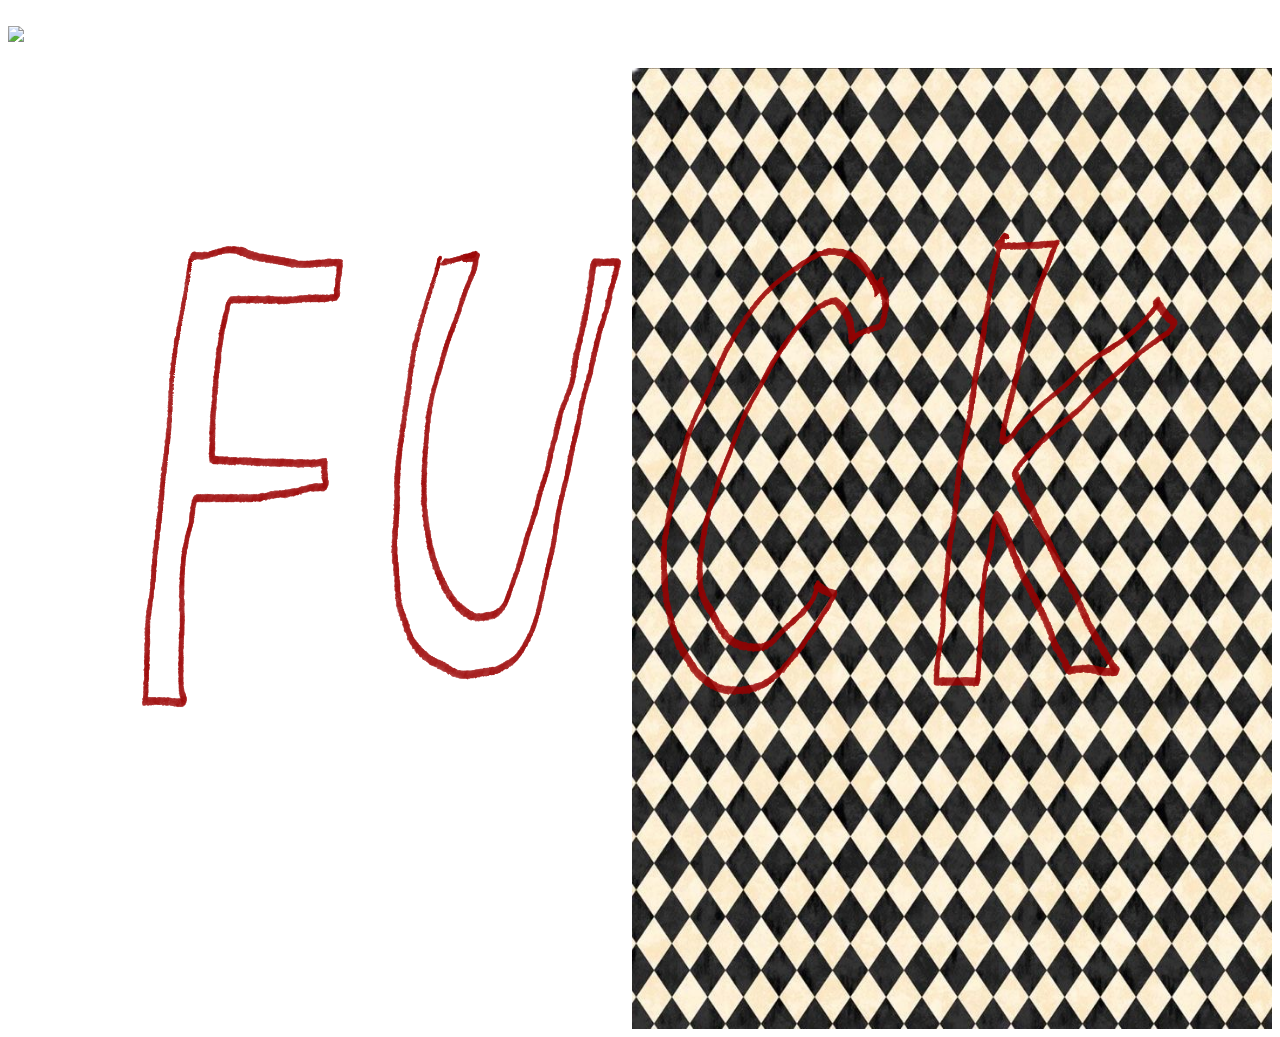
==== index.html @ f321504f "1" ====
<!DOCTYPE html>
<html lang="en">
<head>
    <meta charset="UTF-8">
    <meta name="viewport" content="width=device-width, initial-scale=1.0">
    <title>Document</title>
    <link rel="stylesheet" href="./style.css">
</head>
<body>
    <div class="image-container"></div>
        <img src="./images/title_img.heic" class="title">
        <img src="./schrift/fuck.png" class="fuck">
    </div>
    <img src="./images/karomuster.JPG" class="karomuster">
</body>
</html>
---- style.css ----
.image-container {
    position: relative;
    display: inline-block;
}

.title {
    display: block;
    width:100vw;
    margin:none;
}

.fuck {
    position: absolute;
    top: 50%;
    left: 50%;
    width: 100%;
    transform: translate(-48%, -50%);
}
#name {
    font-size: 3vw;
    text-align: center;
    margin-top: 1rem;
    font-family: 'Arial Black', sans-serif;
}
.karomuster{
    width: 50vw;
    display: block;
    margin-left: auto;
    margin-top: 2vw;
}
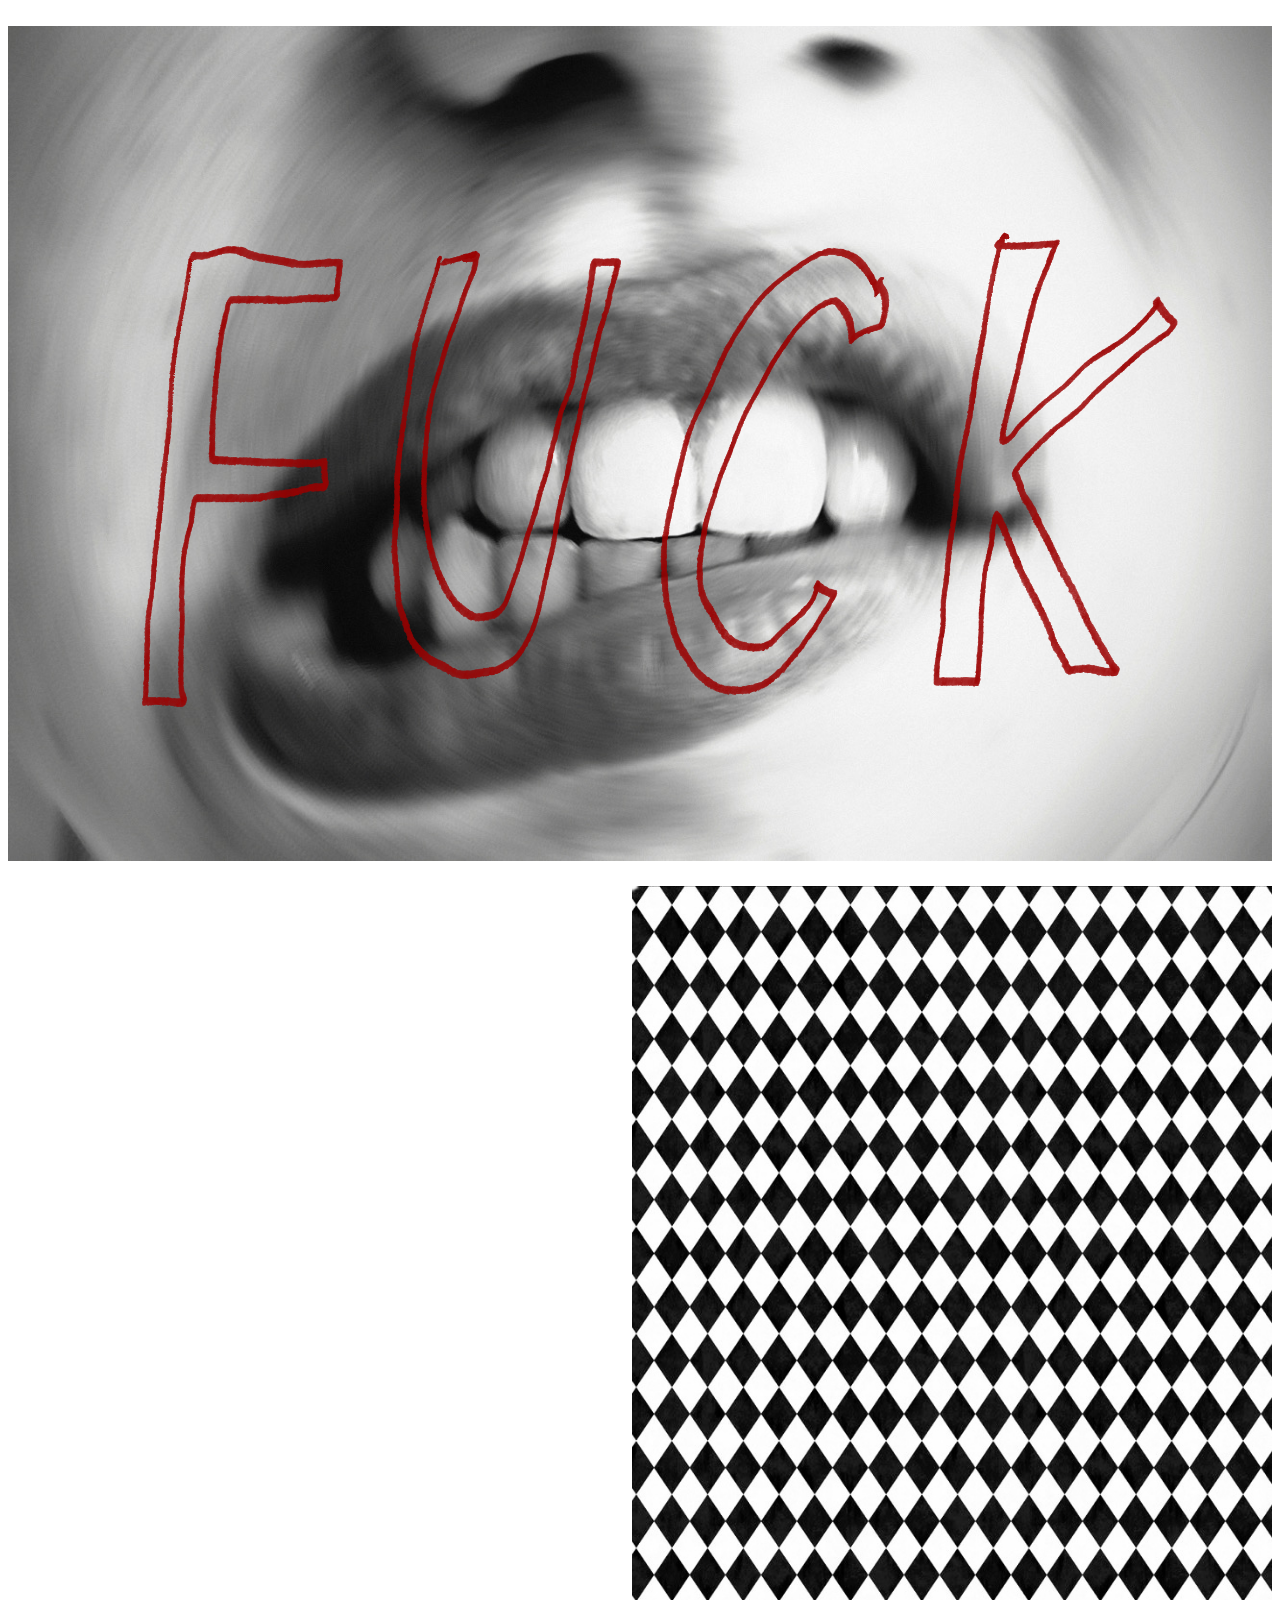
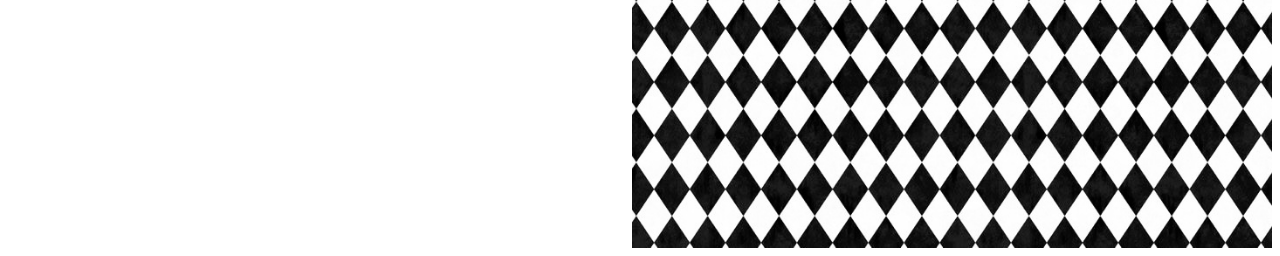
==== commit a00dd59c: "1" ====
--- a/index.html
+++ b/index.html
@@ -8,7 +8,7 @@
 </head>
 <body>
     <div class="image-container"></div>
-        <img src="./images/title_img.heic" class="title">
+        <img src="./images/title_img.JPEG" class="title">
         <img src="./schrift/fuck.png" class="fuck">
     </div>
     <img src="./images/karomuster.JPG" class="karomuster">
--- a/style.css
+++ b/style.css
@@ -5,7 +5,7 @@
 
 .title {
     display: block;
-    width:100vw;
+    width:100%;
     margin:none;
 }
 
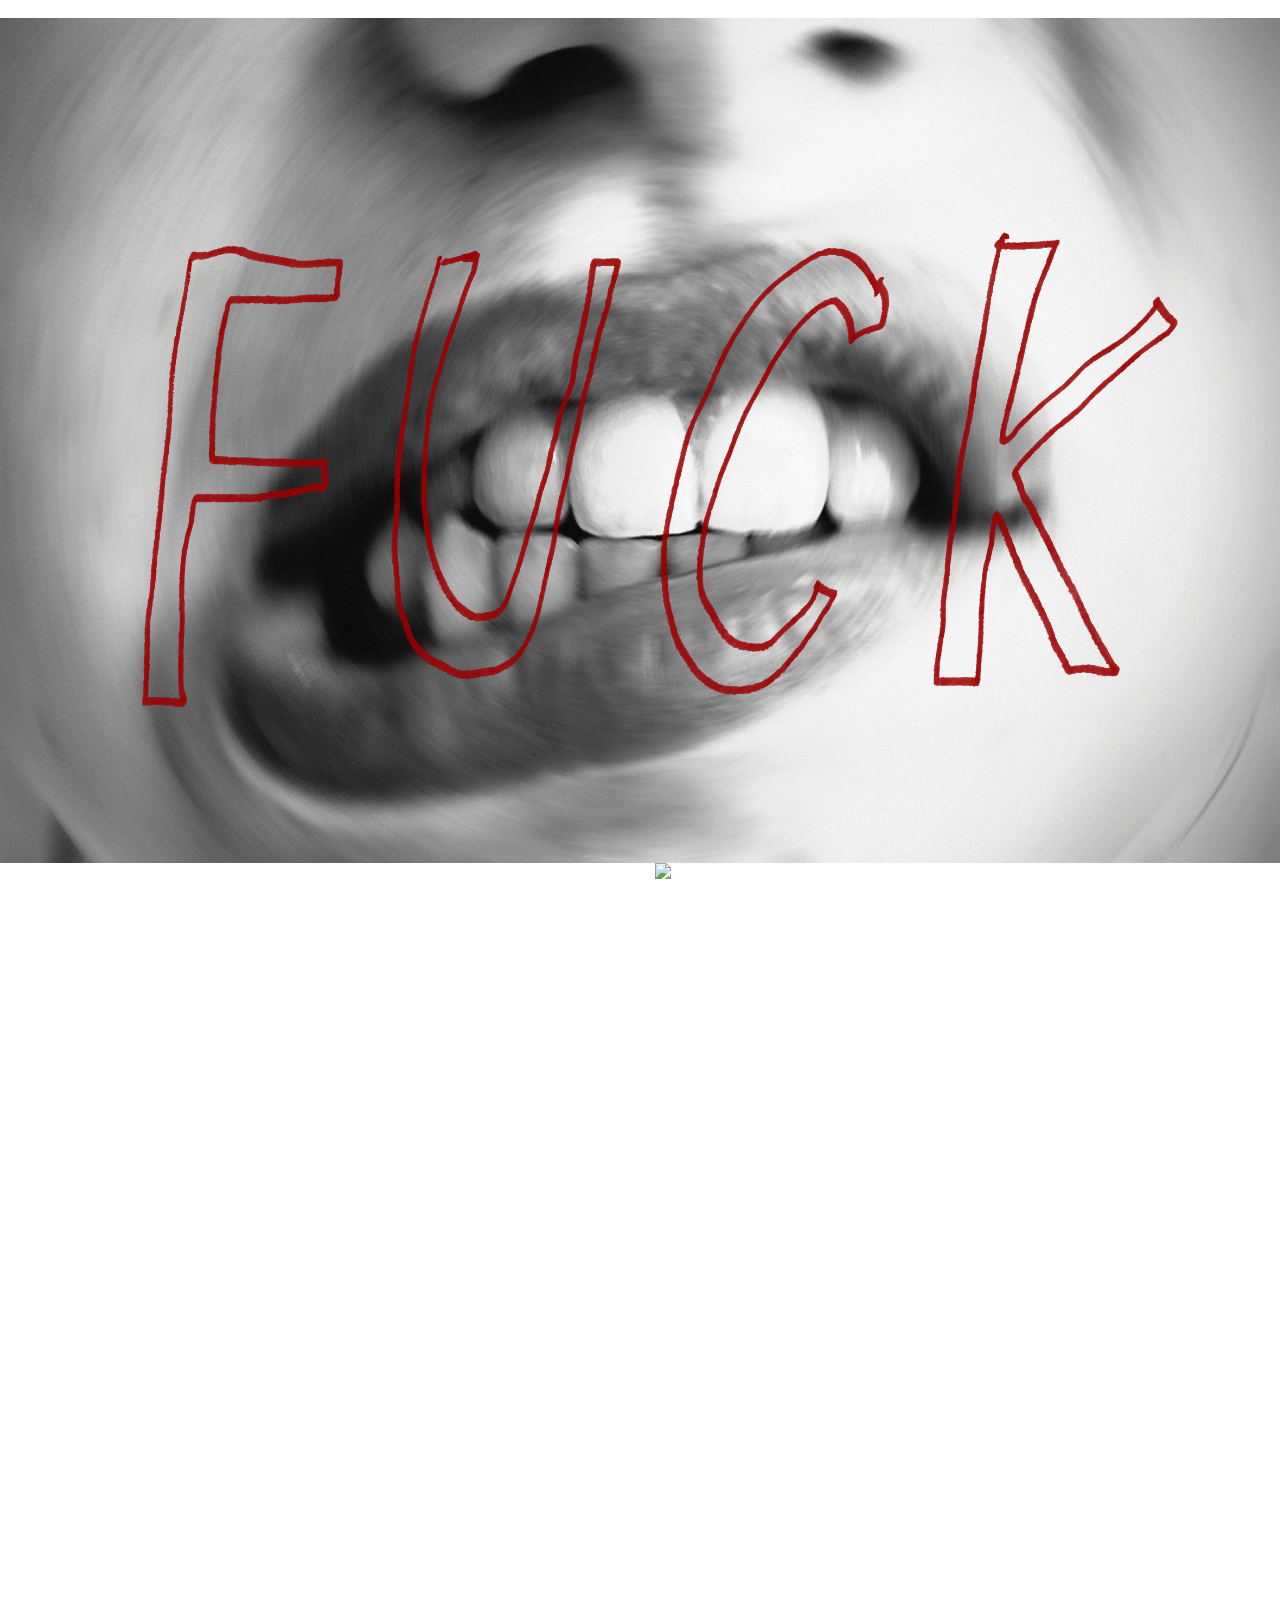
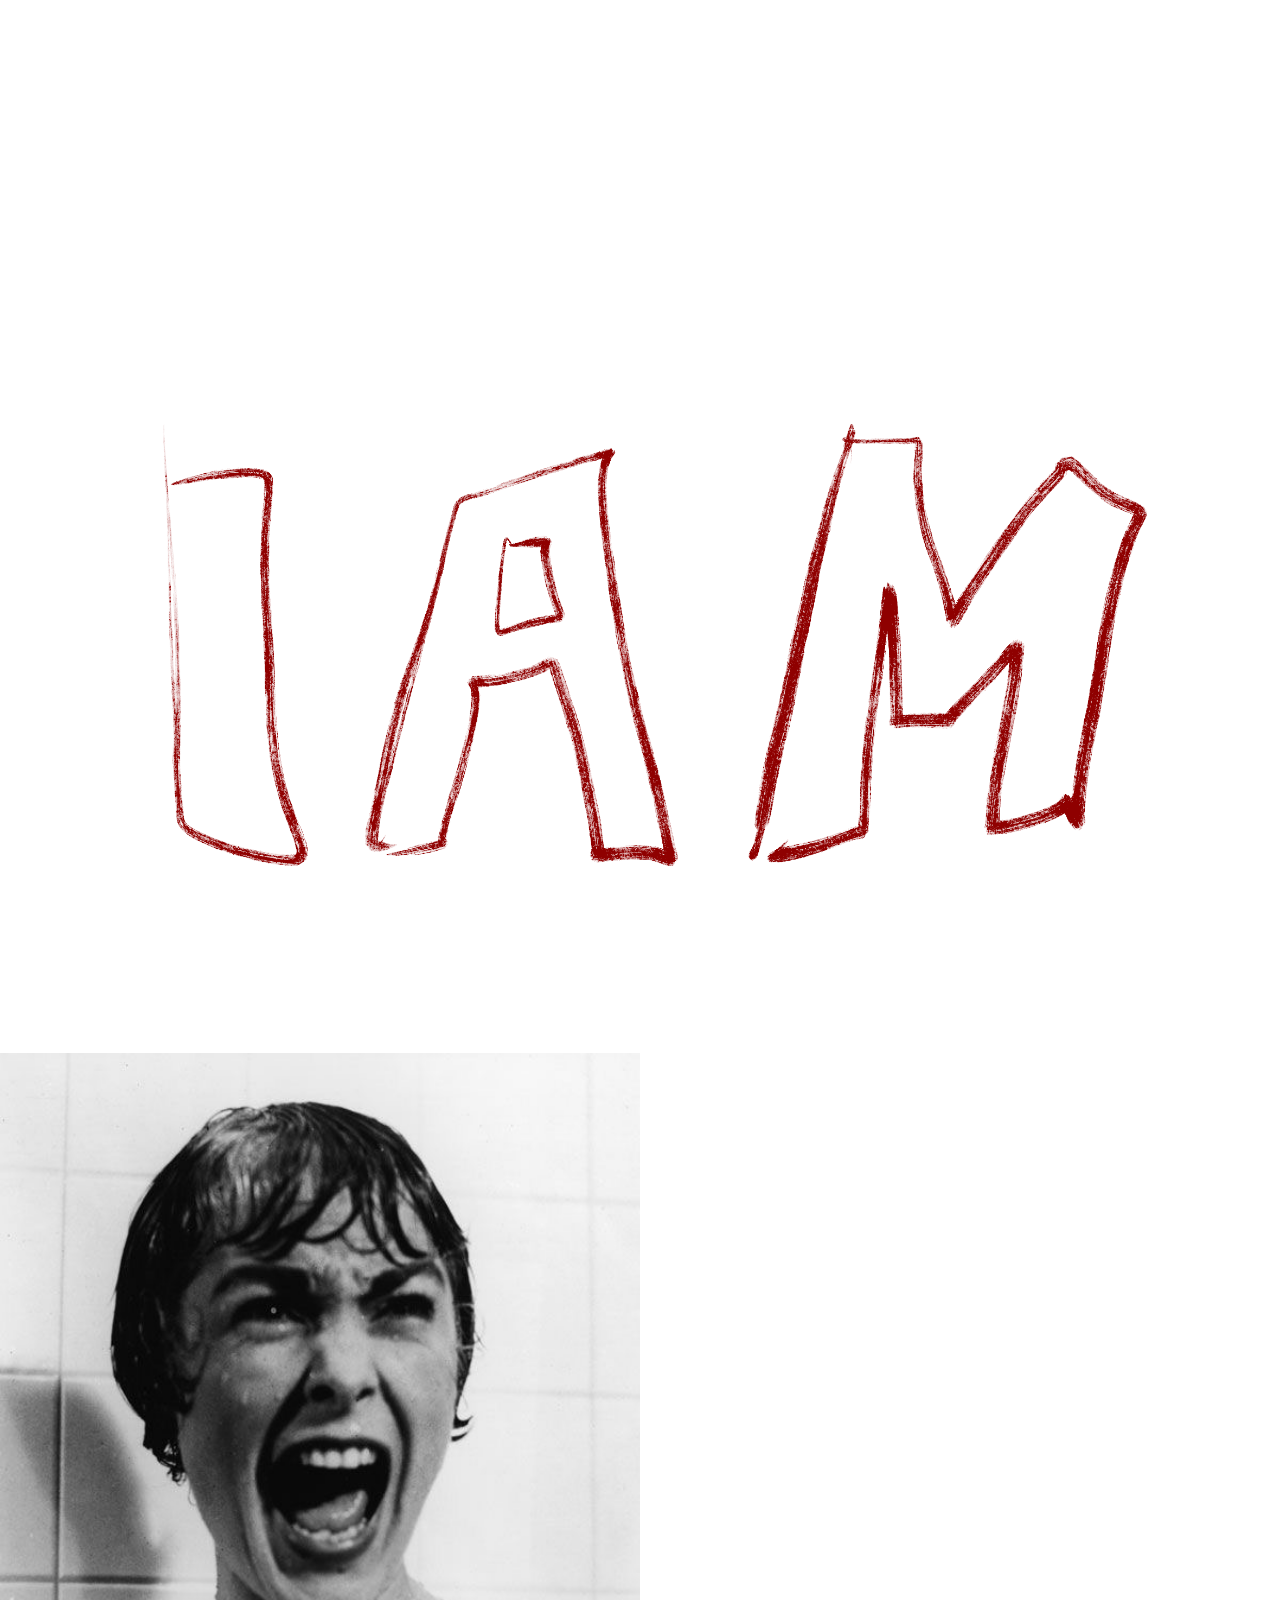
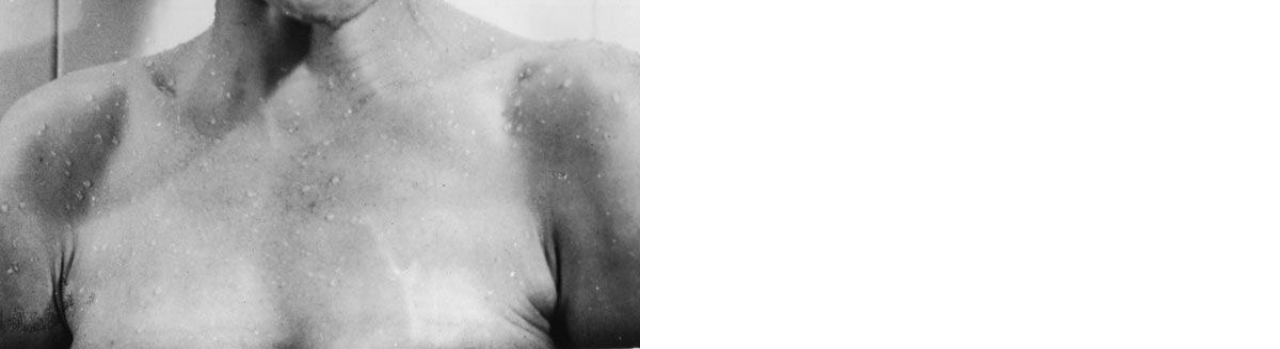
==== commit 7f789243: "1" ====
--- a/index.html
+++ b/index.html
@@ -11,6 +11,32 @@
         <img src="./images/title_img.JPEG" class="title">
         <img src="./schrift/fuck.png" class="fuck">
     </div>
-    <img src="./images/karomuster.JPG" class="karomuster">
+
+    <div class="content">
+        
+        <model-viewer class="heart"
+            src="./heart/heartanimation.glb"
+            camera-controls
+            autoplay
+            tone-mapping="neutral">
+        </model-viewer>
+
+        <img src="./images/karomuster.jpg" class="karomuster">
+
+    </div>
+    <img src="./schrift/iam.png" class="iam">
+
+    <div class="content2">
+        <img src="./images/psycho.JPG" class="psycho">
+
+        <model-viewer class="cube"
+            src="./heart/heartanimation.glb"
+            camera-controls
+            autoplay
+            tone-mapping="neutral">
+        </model-viewer>
+    </div>
+
+    <script type="module" src="https://ajax.googleapis.com/ajax/libs/model-viewer/4.3.1/model-viewer.min.js"></script>
 </body>
 </html>
--- a/style.css
+++ b/style.css
@@ -5,7 +5,7 @@
 
 .title {
     display: block;
-    width:100%;
+    width:100vw;
     margin:none;
 }
 
@@ -22,9 +22,31 @@
     margin-top: 1rem;
     font-family: 'Arial Black', sans-serif;
 }
-.karomuster{
-    width: 50vw;
-    display: block;
-    margin-left: auto;
-    margin-top: 2vw;
-}+ 
+
+body {
+    margin: 0;
+    overflow-x: hidden;
+}
+
+.content, .content2{
+    display: flex;
+    align-items: flex-start;
+    gap: 30px;
+    width: 100%;
+}
+
+.heart,.psycho {
+    width: 50%;
+    height: 70vw;
+}
+
+.karomuster, .cube {
+    width: 50%;
+    height: auto;
+}
+.iam{
+    width: 100%;
+    height: auto;
+}
+
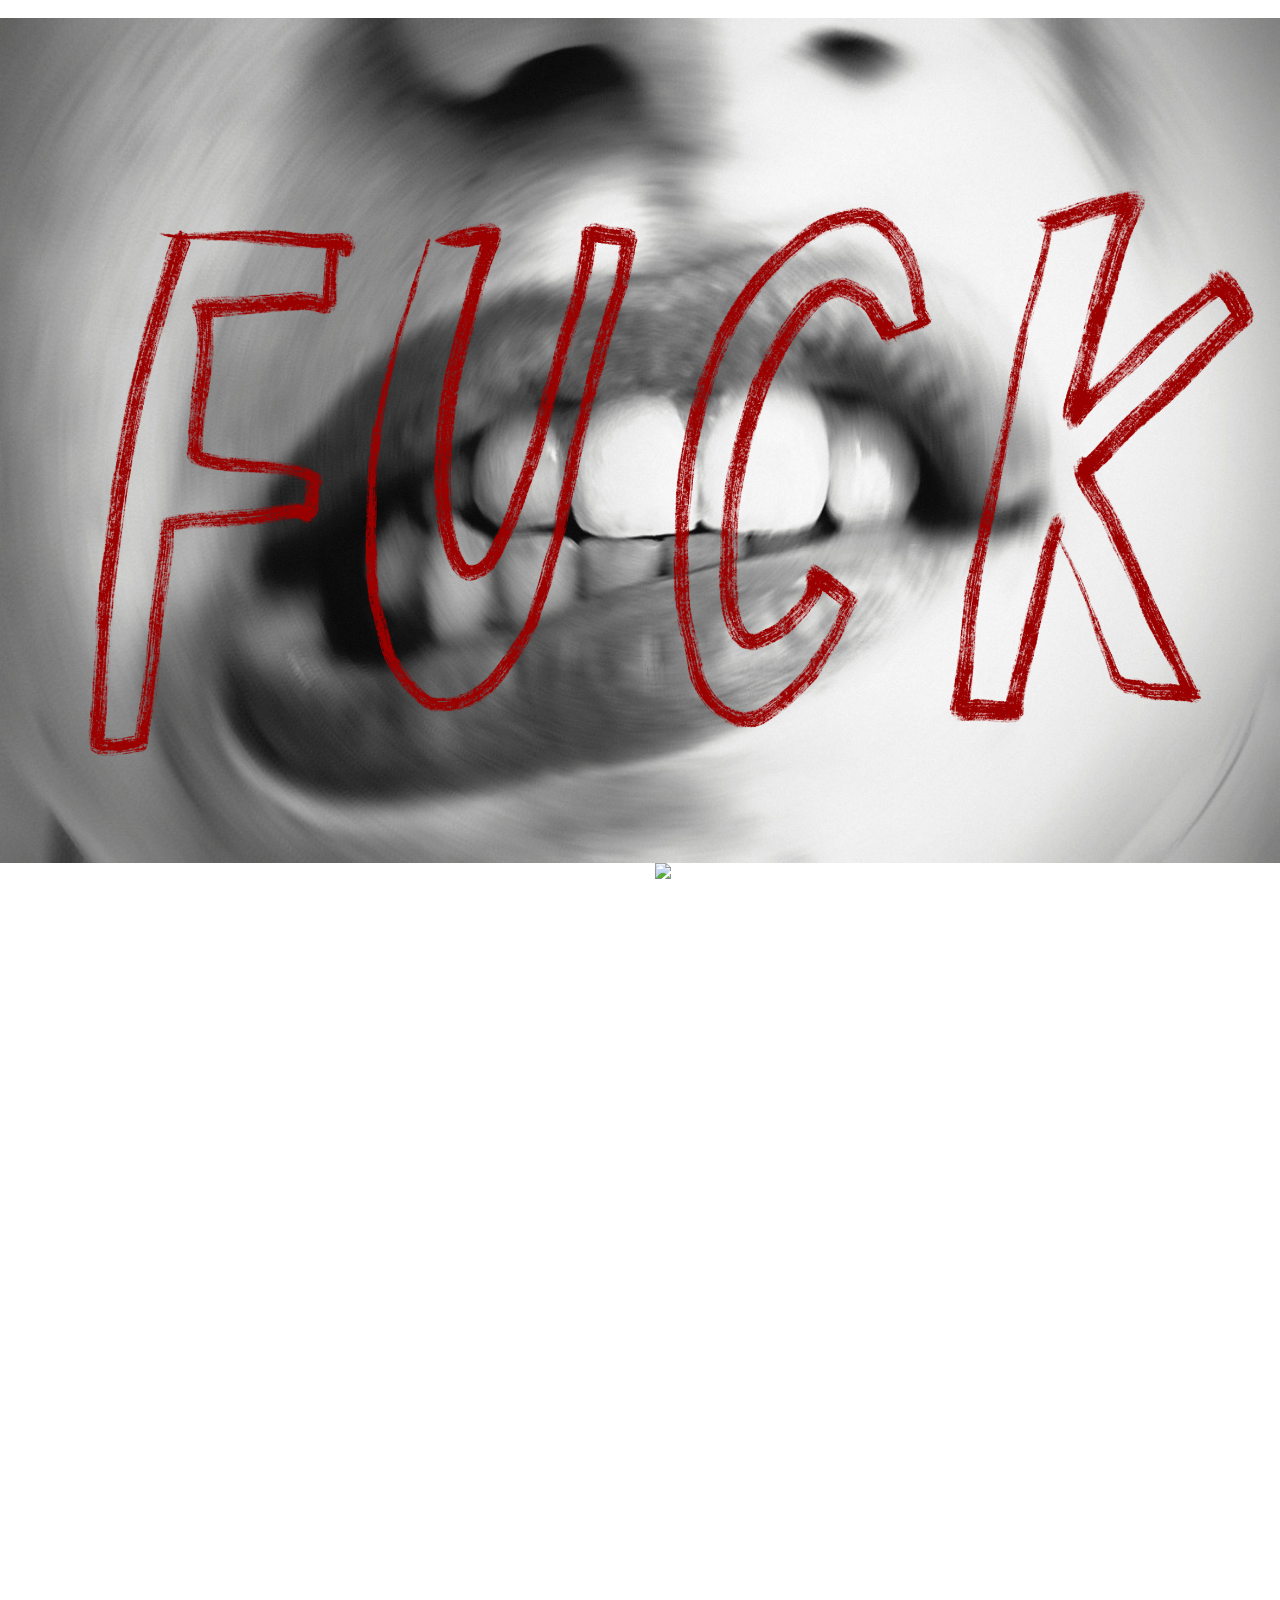
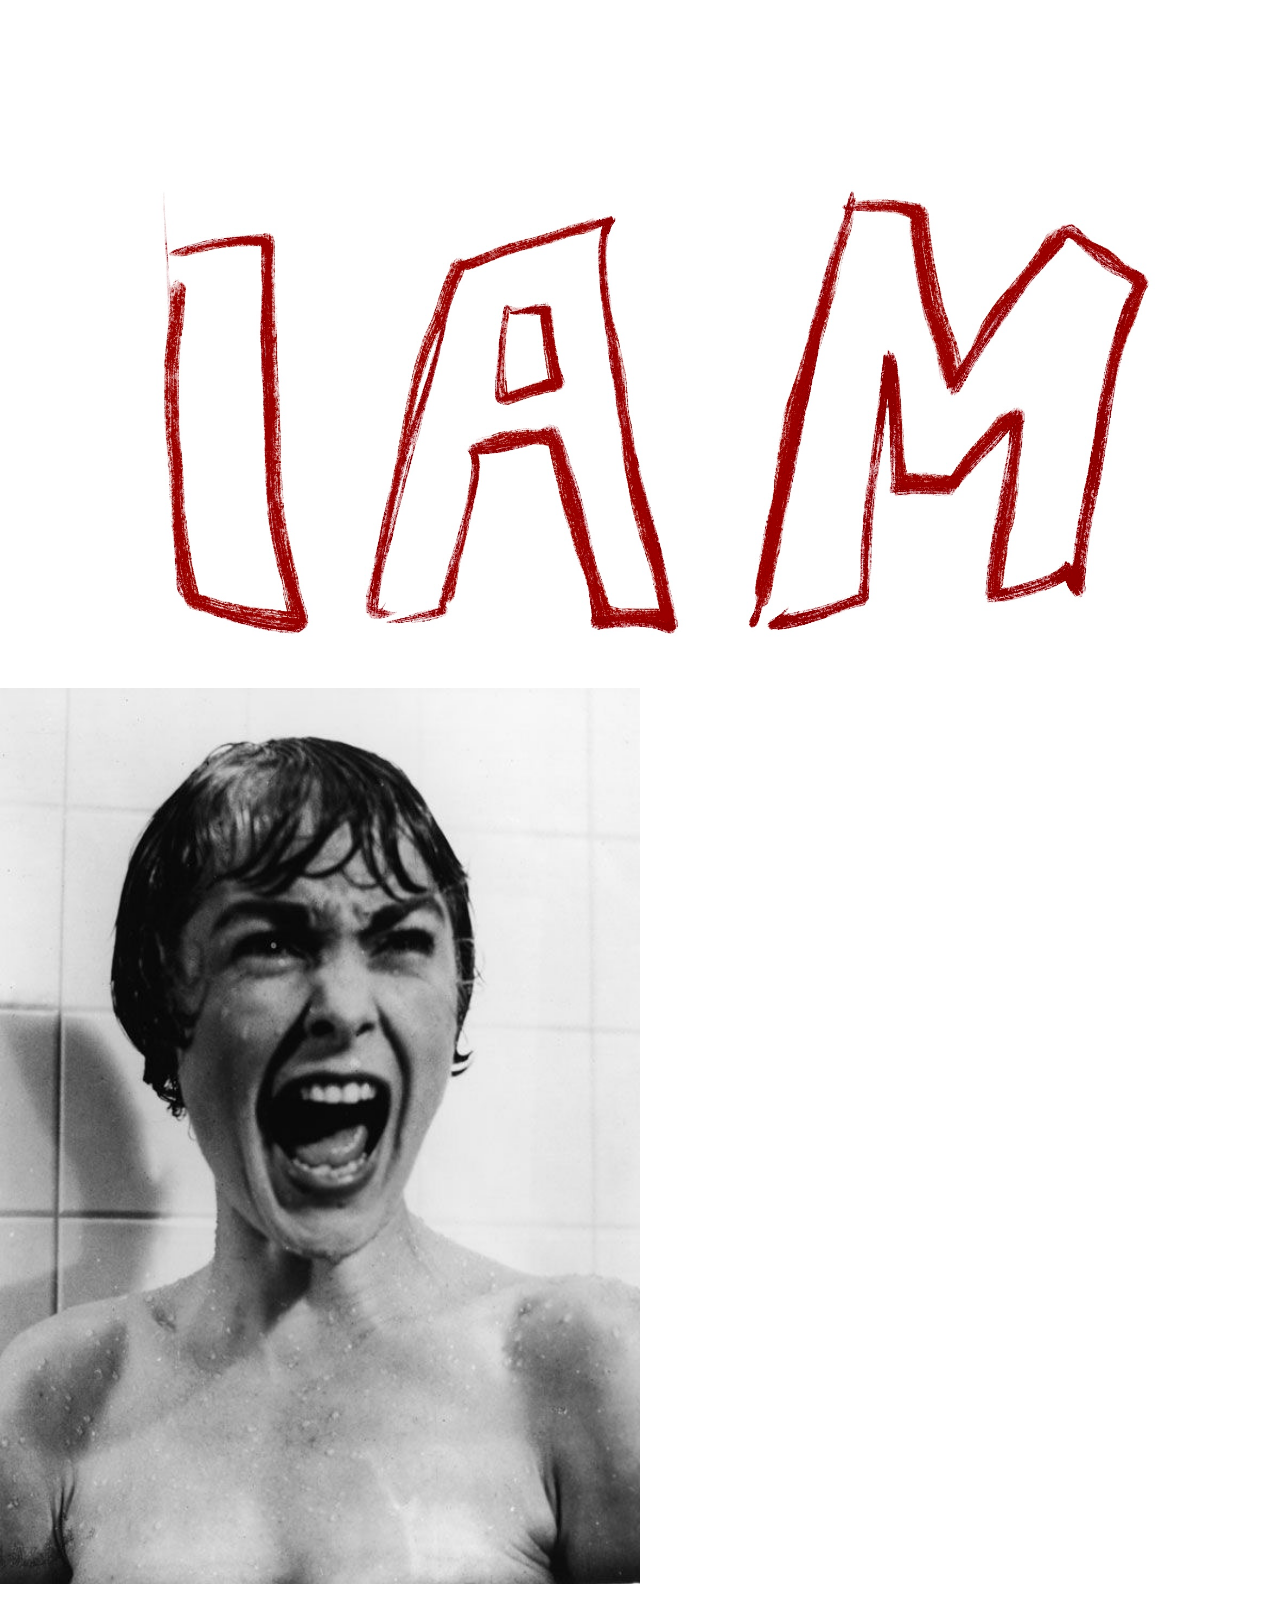
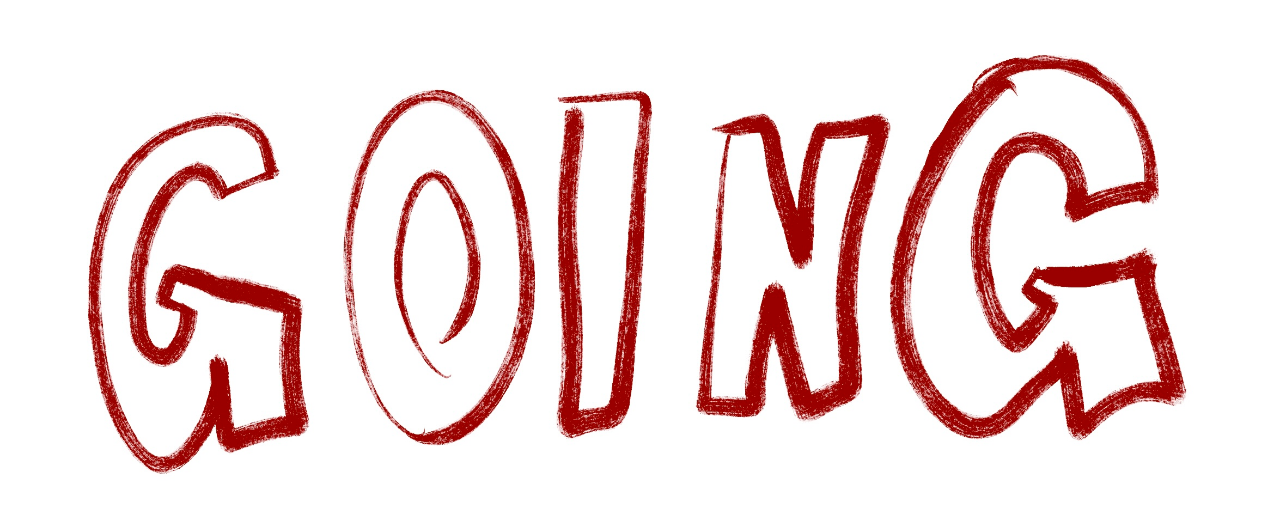
==== commit 94455200: "1" ====
--- a/index.html
+++ b/index.html
@@ -24,7 +24,7 @@
         <img src="./images/karomuster.jpg" class="karomuster">
 
     </div>
-    <img src="./schrift/iam.png" class="iam">
+    <img src="./schrift/iam.jpg" class="iam">
 
     <div class="content2">
         <img src="./images/psycho.JPG" class="psycho">
@@ -36,6 +36,7 @@
             tone-mapping="neutral">
         </model-viewer>
     </div>
+    <img src="./schrift/going.jpg" class="iam">
 
     <script type="module" src="https://ajax.googleapis.com/ajax/libs/model-viewer/4.3.1/model-viewer.min.js"></script>
 </body>
--- a/style.css
+++ b/style.css
@@ -14,7 +14,7 @@
     top: 50%;
     left: 50%;
     width: 100%;
-    transform: translate(-48%, -50%);
+    transform: translate(-50%, -50%);
 }
 #name {
     font-size: 3vw;
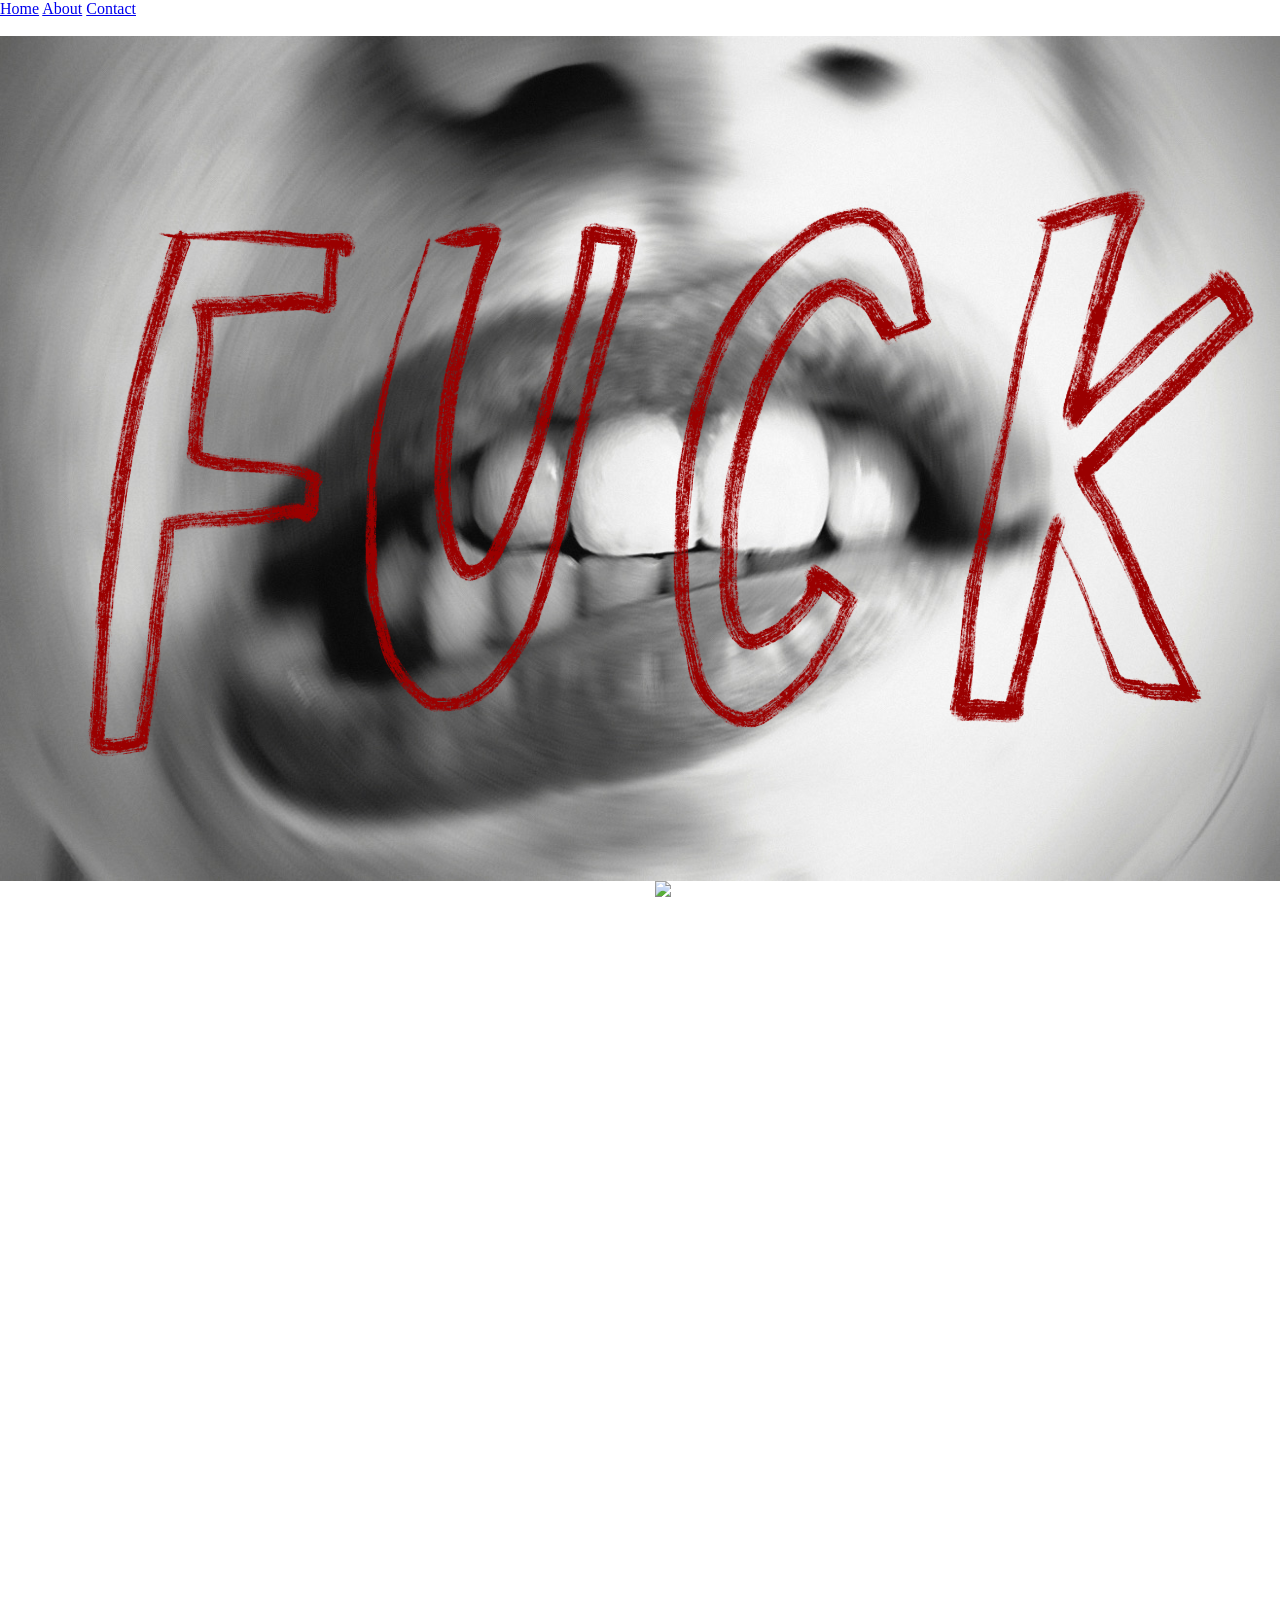
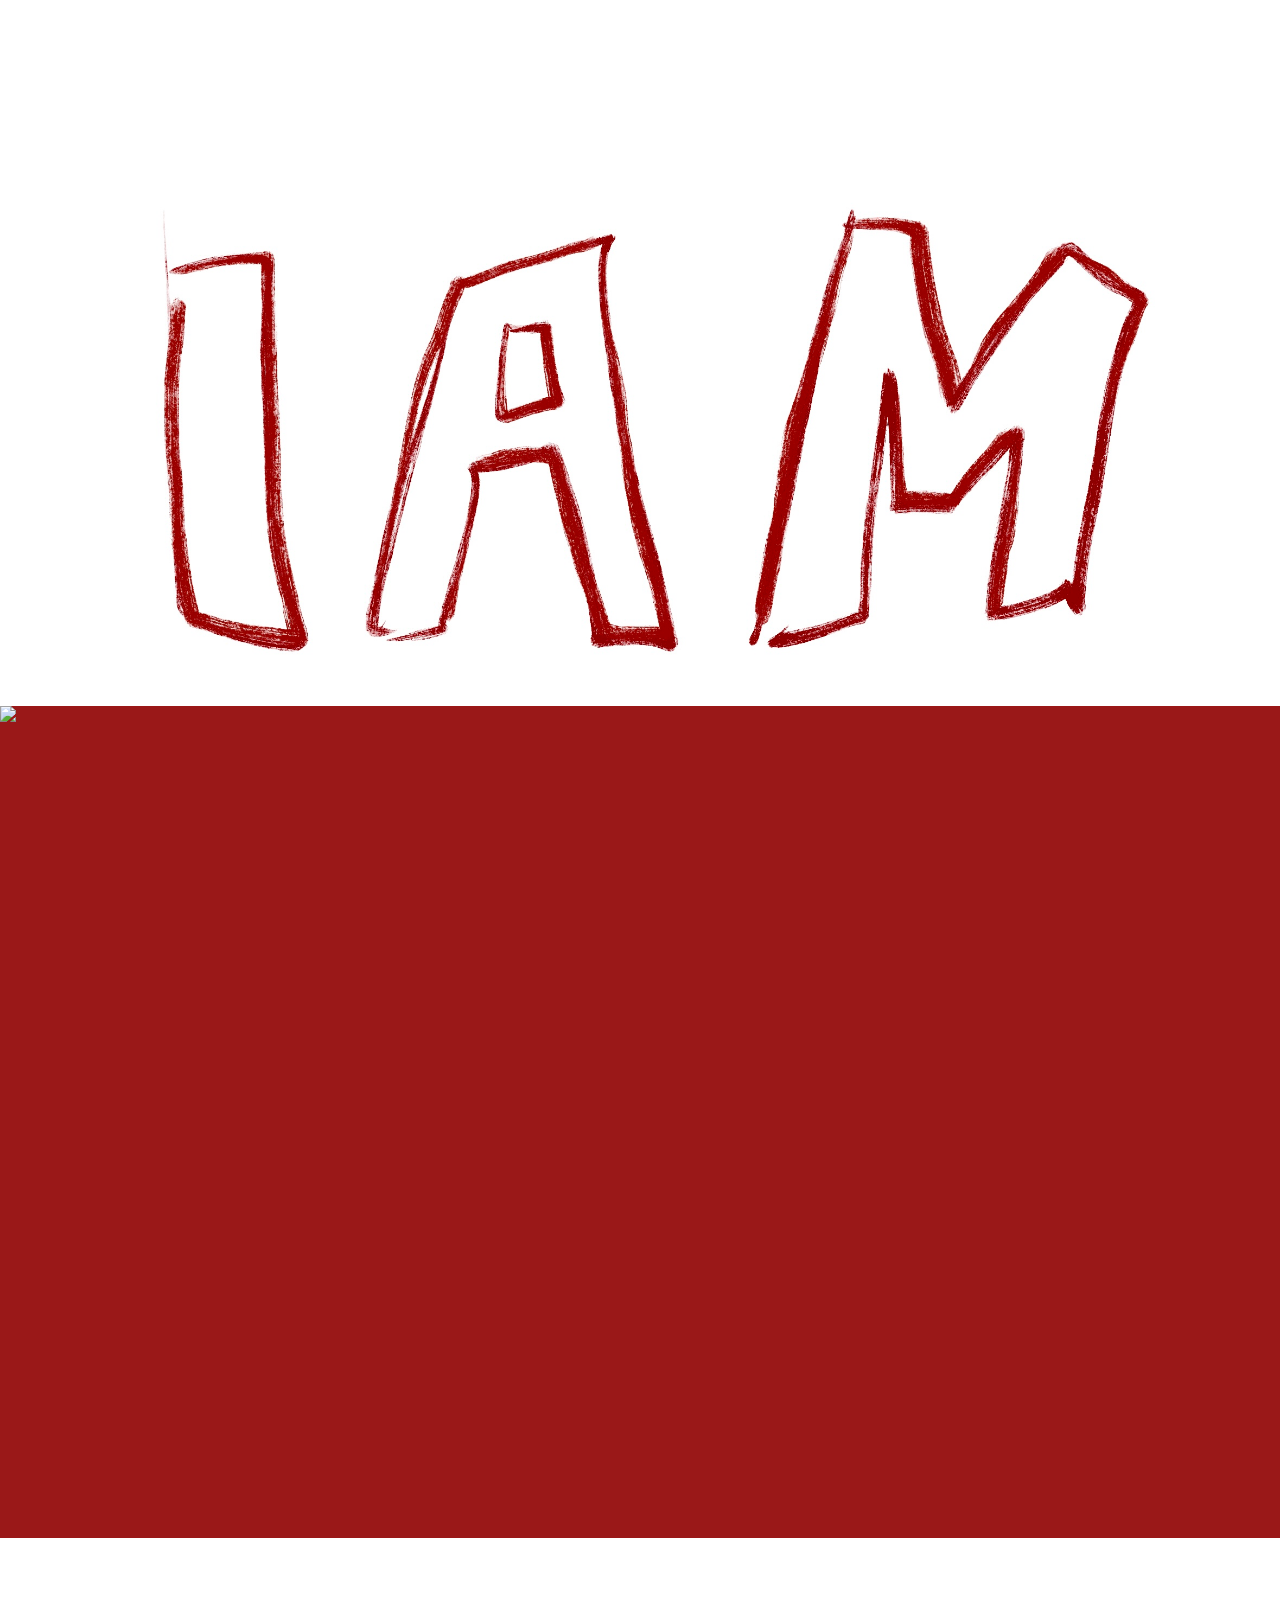
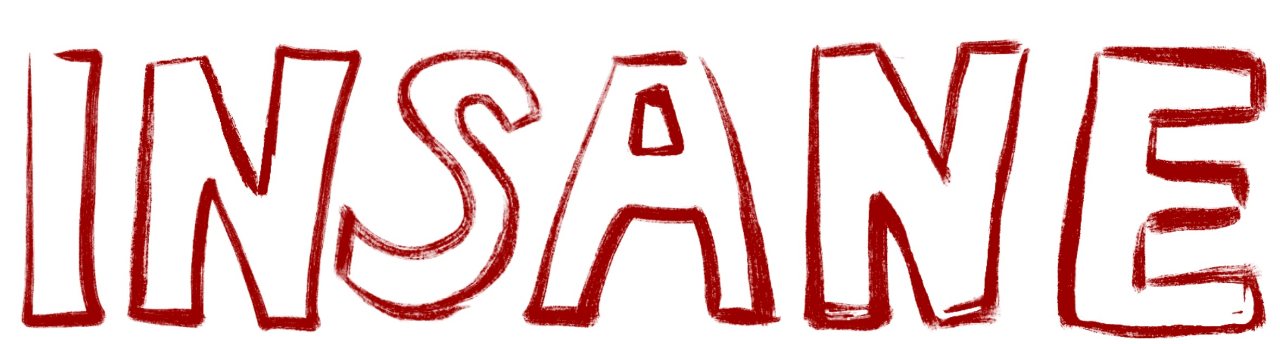
==== commit 24af885a: "1" ====
--- a/index.html
+++ b/index.html
@@ -6,6 +6,11 @@
     <title>Document</title>
     <link rel="stylesheet" href="./style.css">
 </head>
+<nav class="navbar">
+    <a href="#home">Home</a>
+    <a href="#about">About</a>
+    <a href="#contact">Contact</a>
+</nav>
 <body>
     <div class="image-container"></div>
         <img src="./images/title_img.JPEG" class="title">
@@ -27,16 +32,20 @@
     <img src="./schrift/iam.jpg" class="iam">
 
     <div class="content2">
-        <img src="./images/psycho.JPG" class="psycho">
+        <img src="./images/psycho.jpg" class="psycho">
 
-        <model-viewer class="cube"
-            src="./heart/heartanimation.glb"
+        <div class="cube-container">
+        <model-viewer class="cube" id="cube"
+            src="./dice/Dicenew3.glb"
             camera-controls
-            autoplay
             tone-mapping="neutral">
         </model-viewer>
+        </div>
     </div>
-    <img src="./schrift/going.jpg" class="iam">
+
+    <img src="./schrift/insane.jpg" class="iam" id="insane">
+
+    <script src="./script.js"></script>
 
     <script type="module" src="https://ajax.googleapis.com/ajax/libs/model-viewer/4.3.1/model-viewer.min.js"></script>
 </body>
--- a/style.css
+++ b/style.css
@@ -35,13 +35,17 @@
     gap: 30px;
     width: 100%;
 }
+.content2{
+    background-color: rgb(154, 24, 24);
+}
 
-.heart,.psycho {
+
+.heart {
     width: 50%;
     height: 70vw;
 }
 
-.karomuster, .cube {
+.karomuster, .psycho {
     width: 50%;
     height: auto;
 }
@@ -50,3 +54,17 @@
     height: auto;
 }
 
+.cube-container {
+    width: 50%;
+    height: 65vw;
+}
+
+.cube {
+    width: 100%;
+    height: 100%;
+    background-color: transparent;
+}
+
+#insane{
+    margin-top: 7vw;
+}
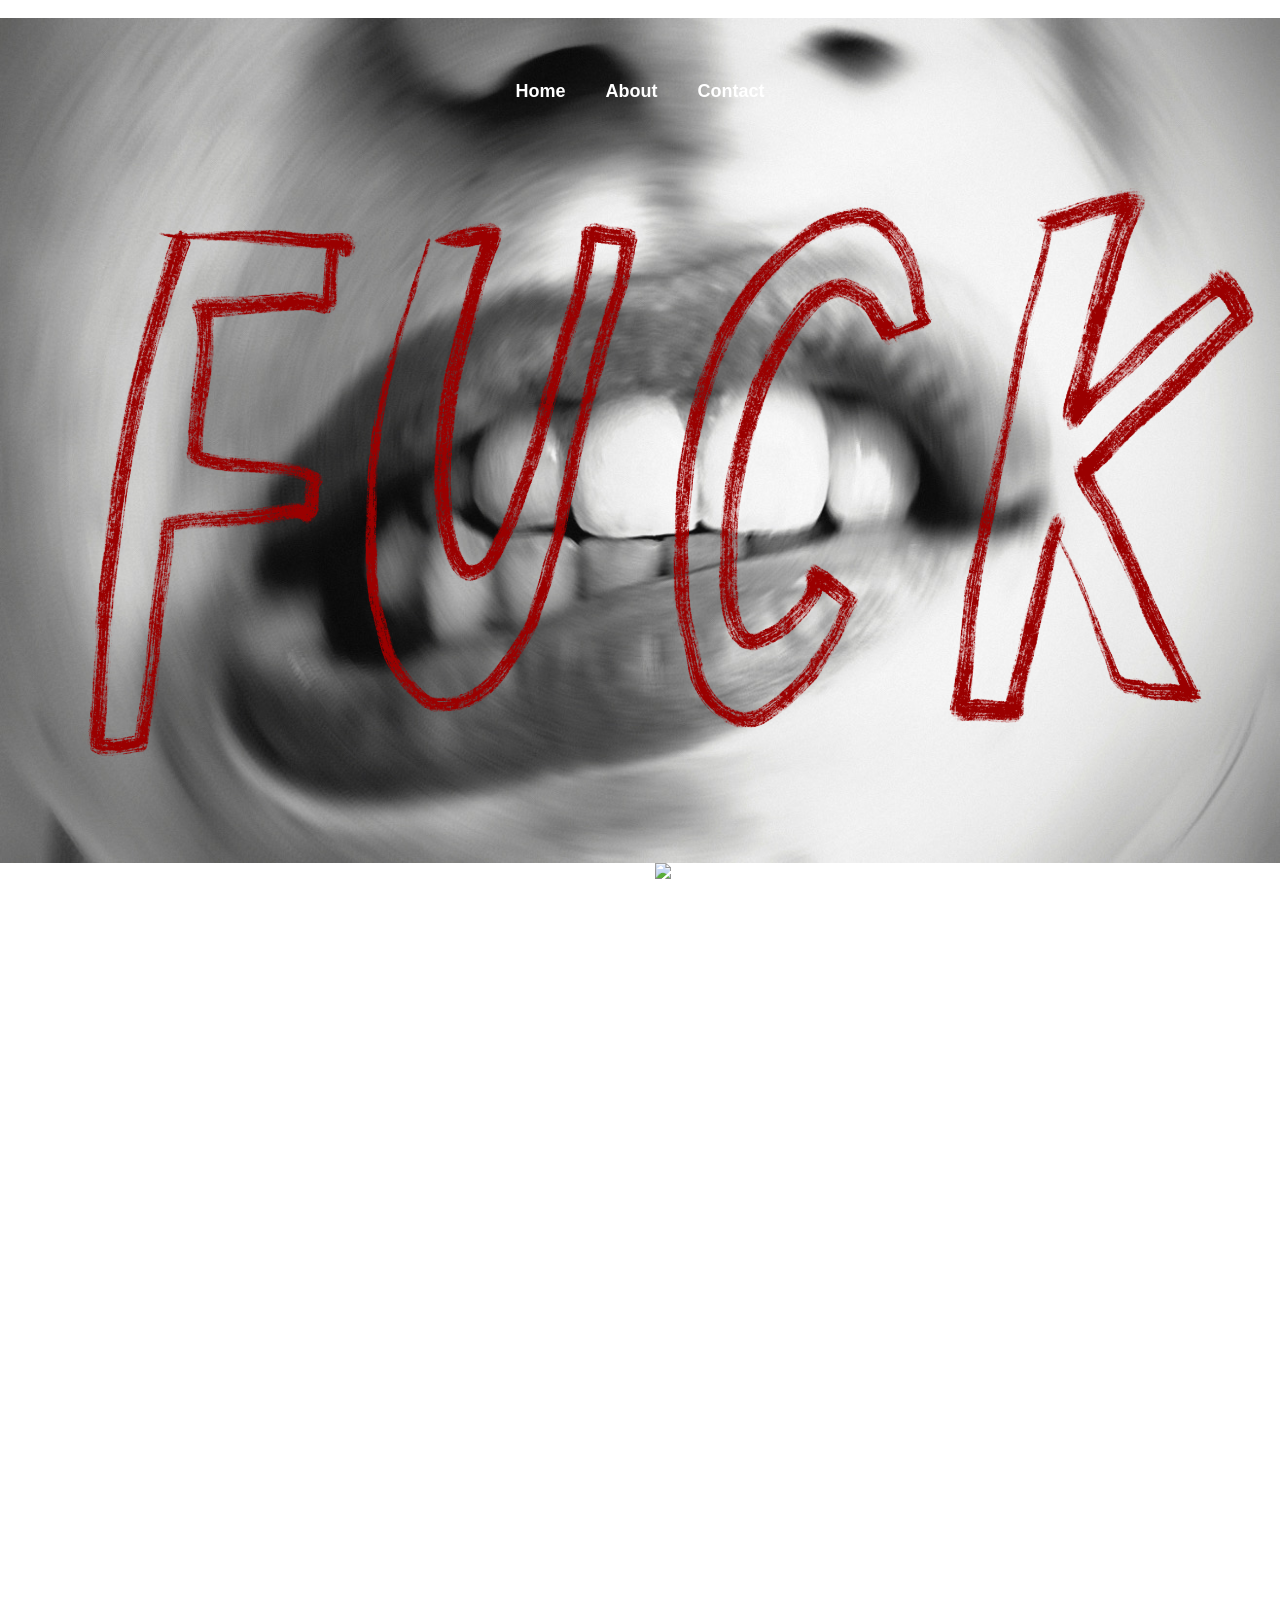
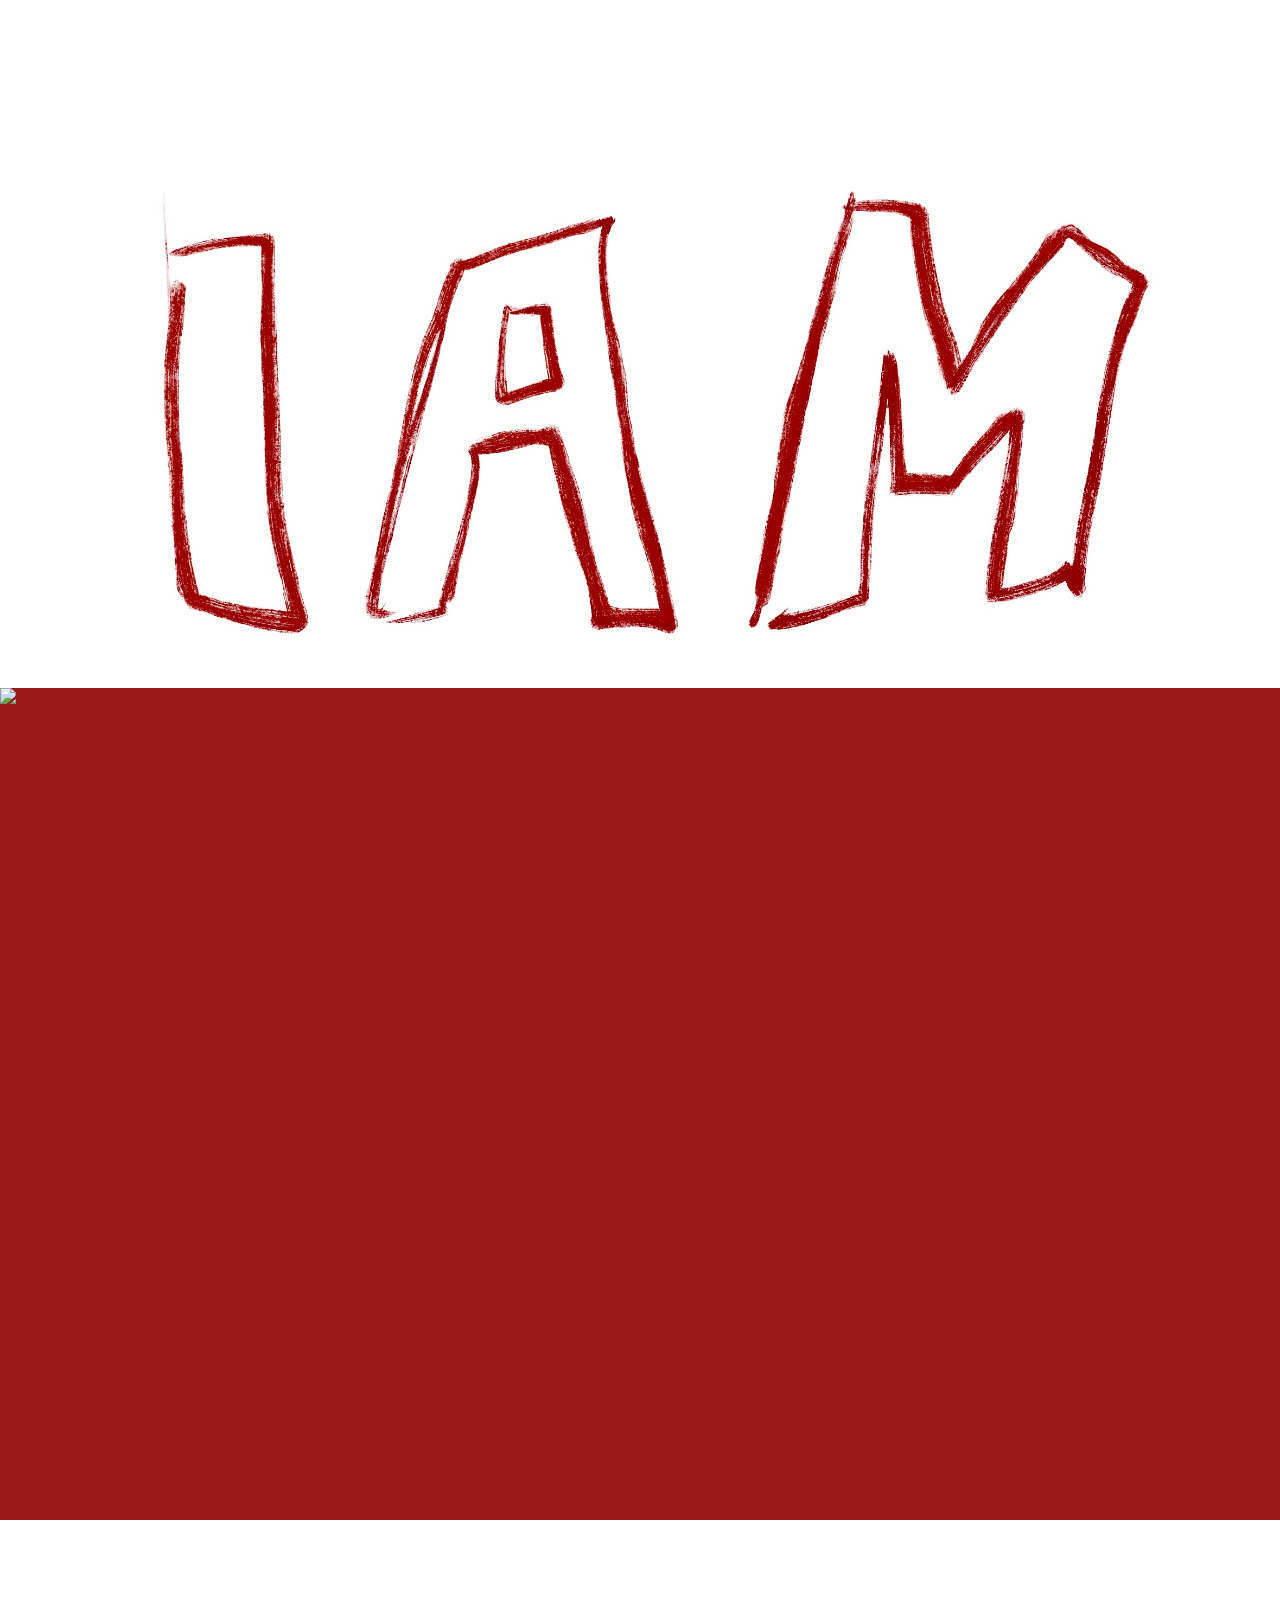
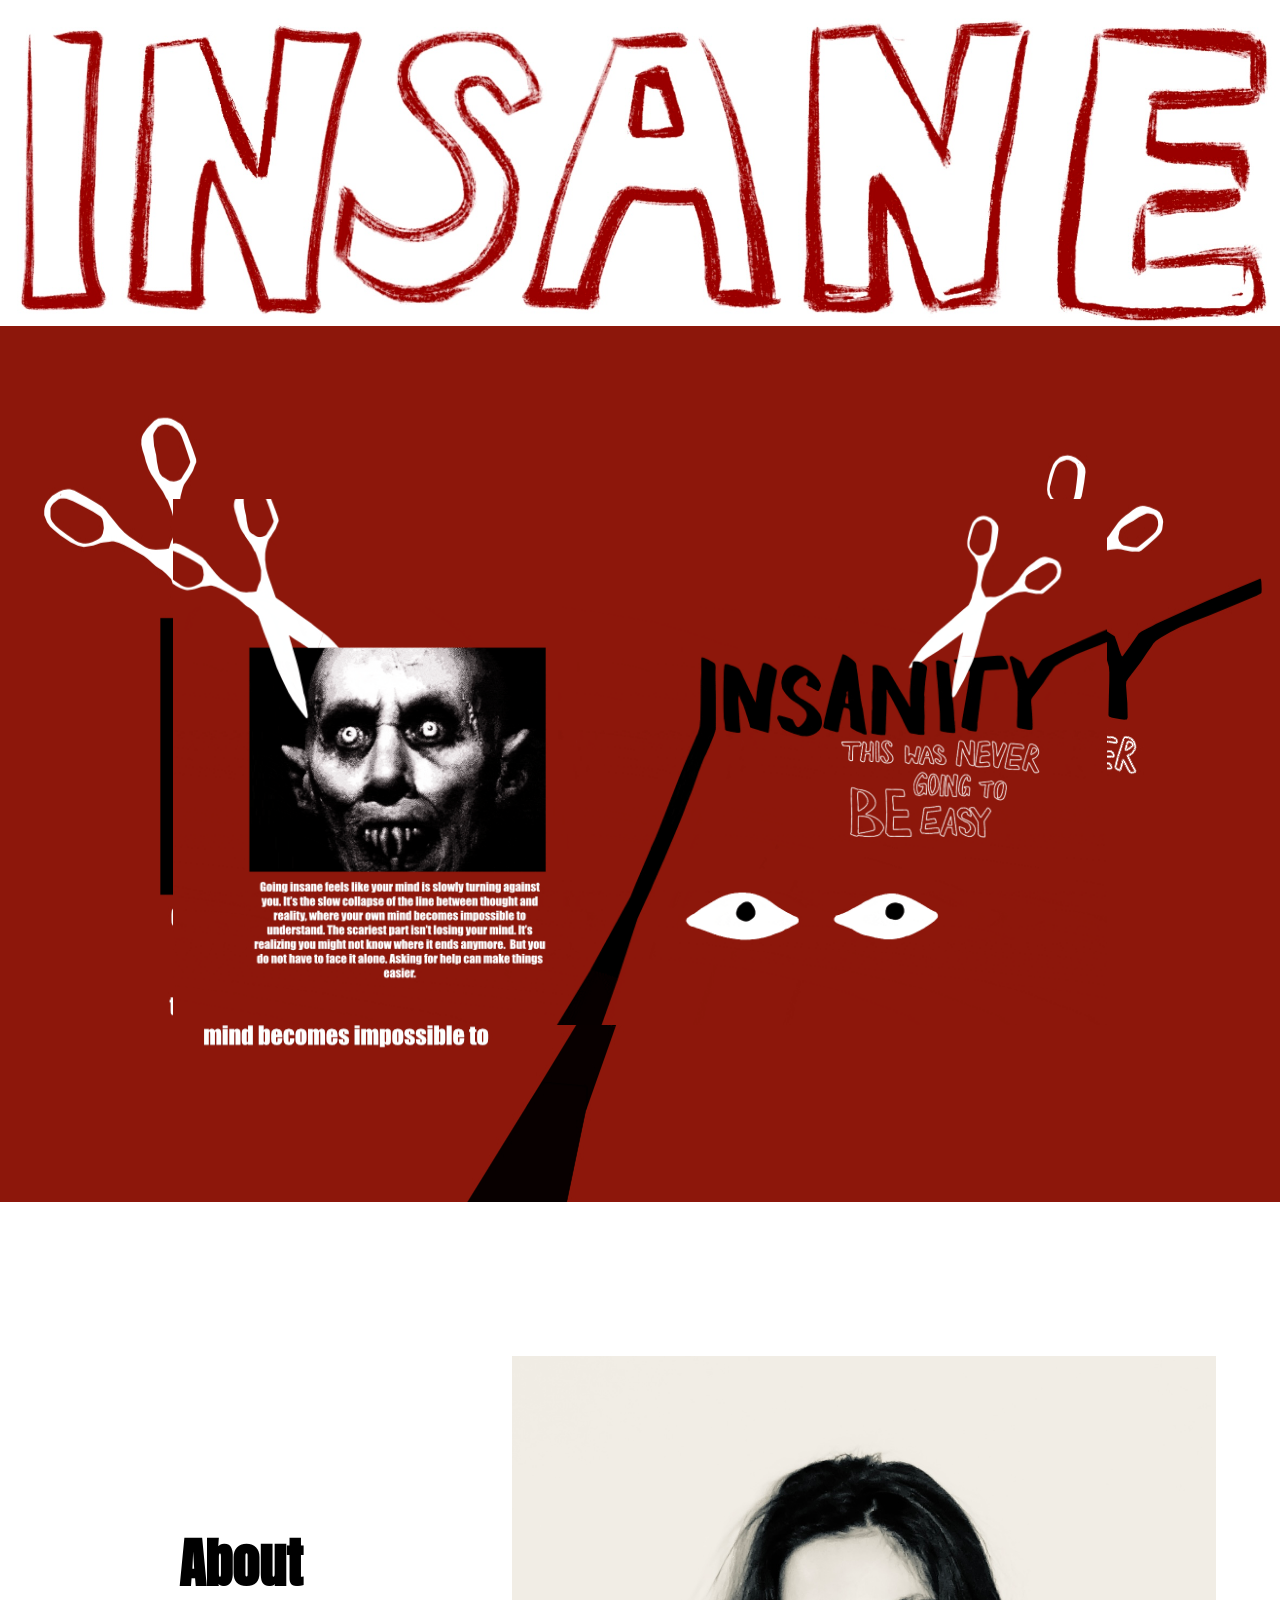
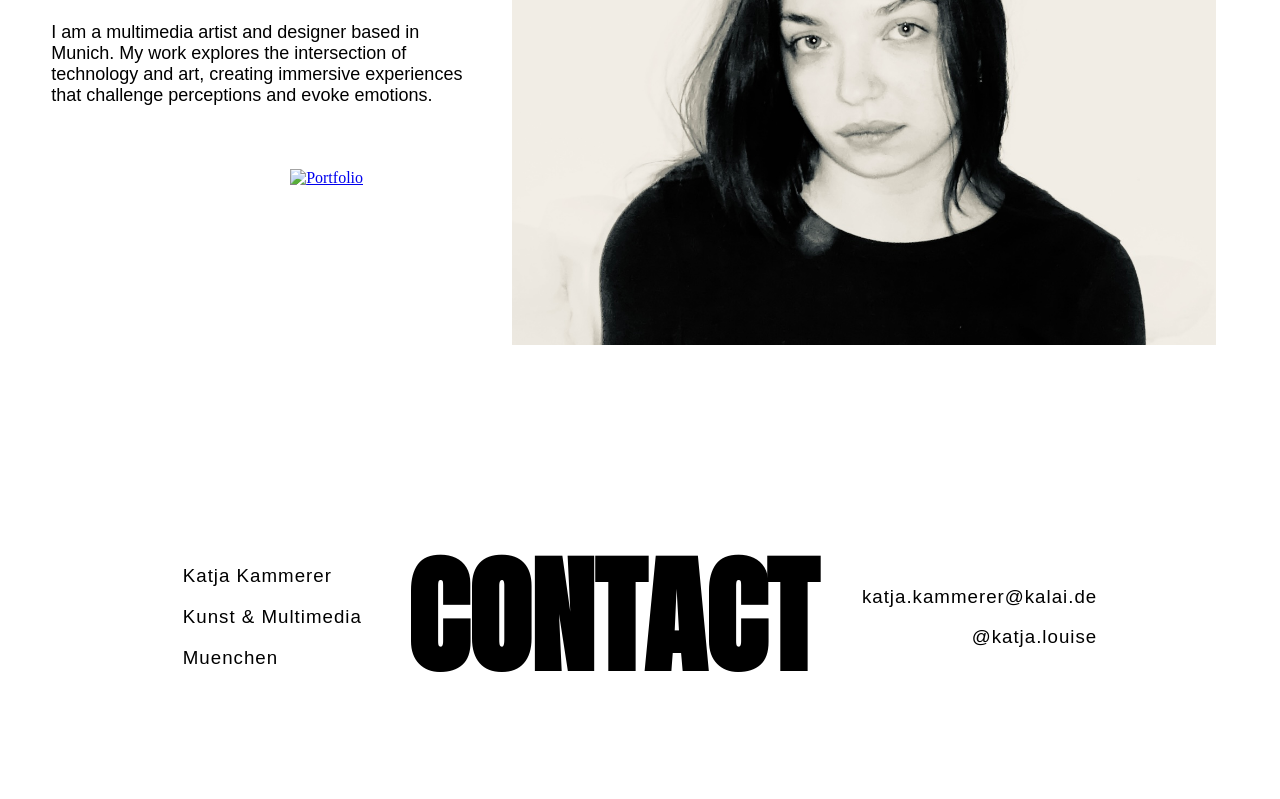
==== commit e0f9e348: "1" ====
--- a/index.html
+++ b/index.html
@@ -6,15 +6,18 @@
     <title>Document</title>
     <link rel="stylesheet" href="./style.css">
 </head>
-<nav class="navbar">
-    <a href="#home">Home</a>
-    <a href="#about">About</a>
-    <a href="#contact">Contact</a>
-</nav>
+
 <body>
     <div class="image-container"></div>
         <img src="./images/title_img.JPEG" class="title">
         <img src="./schrift/fuck.png" class="fuck">
+
+        
+    <nav class="navbar">
+        <a href="#home">Home</a>
+        <a href="#about">About</a>
+        <a href="#contact">Contact</a>
+    </nav>
     </div>
 
     <div class="content">
@@ -44,9 +47,35 @@
     </div>
 
     <img src="./schrift/insane.jpg" class="iam" id="insane">
+    <div class="insanity-container">
+        <img src="./images/insanity.gif" class="insanity">
+    </div>
+
+    <div class="about-container" id="about">
+        <div class="about">
+            <h1 style="text-align: left; margin-left: 20vw;">About</h1>
+            <p>I am a multimedia artist and designer based in Munich. My work explores the intersection of technology and art, creating immersive experiences that challenge perceptions and evoke emotions.</p>
+            <nav><a href="https://katja2002.github.io/mypage2/"><img src="./schrift/portfolio.png" alt="Portfolio"></a></nav>
+        </div>
+        <img src="./images/me.jpg" class="me">
+    </div>
+    
+
+    <div class="contactinformation">
+        <div>
+            <h3 id="info">Katja Kammerer</h3>
+            <h3 id="info">Kunst & Multimedia</h3>
+            <h3 id="info">Muenchen</h3>
+        </div>
+        <h1 id="contact">CONTACT</h1>
+        <div  style="text-align: right;">
+            <h3 id="info">katja.kammerer@kalai.de</h3>
+            <h3 id="info">@katja.louise</h3>
+        </div>
+    </div>
+
 
     <script src="./script.js"></script>
-
     <script type="module" src="https://ajax.googleapis.com/ajax/libs/model-viewer/4.3.1/model-viewer.min.js"></script>
 </body>
 </html>
--- a/style.css
+++ b/style.css
@@ -1,8 +1,35 @@
+@font-face {
+    font-family:anton;
+    src: url(./fonts/anton.ttf);
+}
 .image-container {
     position: relative;
     display: inline-block;
 }
+.navbar {
+    margin-top:4vw;
+    position: absolute;
+    top: 30px;
+    left: 50%;
+    transform: translateX(-50%);
 
+    display: flex;
+    gap: 40px;
+
+    z-index: 10;
+}
+
+.navbar a {
+    color: white;
+    text-decoration: none;
+    font-family: Arial, sans-serif;
+    font-weight: bold;
+    font-size: 18px;
+}
+
+.navbar a:hover {
+    color: rgb(154, 24, 24);
+}
 .title {
     display: block;
     width:100vw;
@@ -67,4 +94,80 @@
 
 #insane{
     margin-top: 7vw;
+}
+
+.contactinformation{
+    display:flex;
+    justify-content:center;
+    gap:5vh;
+    margin-top:10vh;
+    align-items: center;
+    
+
+}
+
+#info{
+     font-family: "Segoe UI", sans-serif;
+    font-weight: 300;
+    letter-spacing: 1px;
+}
+
+#contact{
+    font-family: anton;
+    font-size: 10vw;
+}
+
+.about h1{
+    font-family:anton;
+    font-size:6vh;
+    width: 100%;
+    text-align: center;
+    margin: 0;
+}
+
+.about img{
+    width: 50%;
+    height: auto;
+    margin-top: 5vh;
+    margin-left: 10vh;
+}
+
+.about p{
+    font-family: Helvetica, Arial, sans-serif;
+    font-size:2vh;
+    font-weight: 1;
+    margin-right: 2vw;
+}
+
+.about-container .me{
+    display:block;
+    margin-left:auto;
+    width:55vw;
+    margin-right:5vw;
+    margin-top: 10vh
+}
+
+.about-container{
+    display:flex;
+    margin-top: 5vw;
+    margin-left: 4vw;
+}
+
+.about-container .about{
+    display:flex;
+    flex-direction:column;
+    align-items:center;
+    justify-content:top;
+    margin-top: 20vw;
+}
+
+.insanity{
+    width: 100%;
+    height: auto;
+}
+.insanity-container{
+    background-image: url("./images/background_insanity.jpg");
+
+    background-position: center;
+    padding:13.5vw;
 }
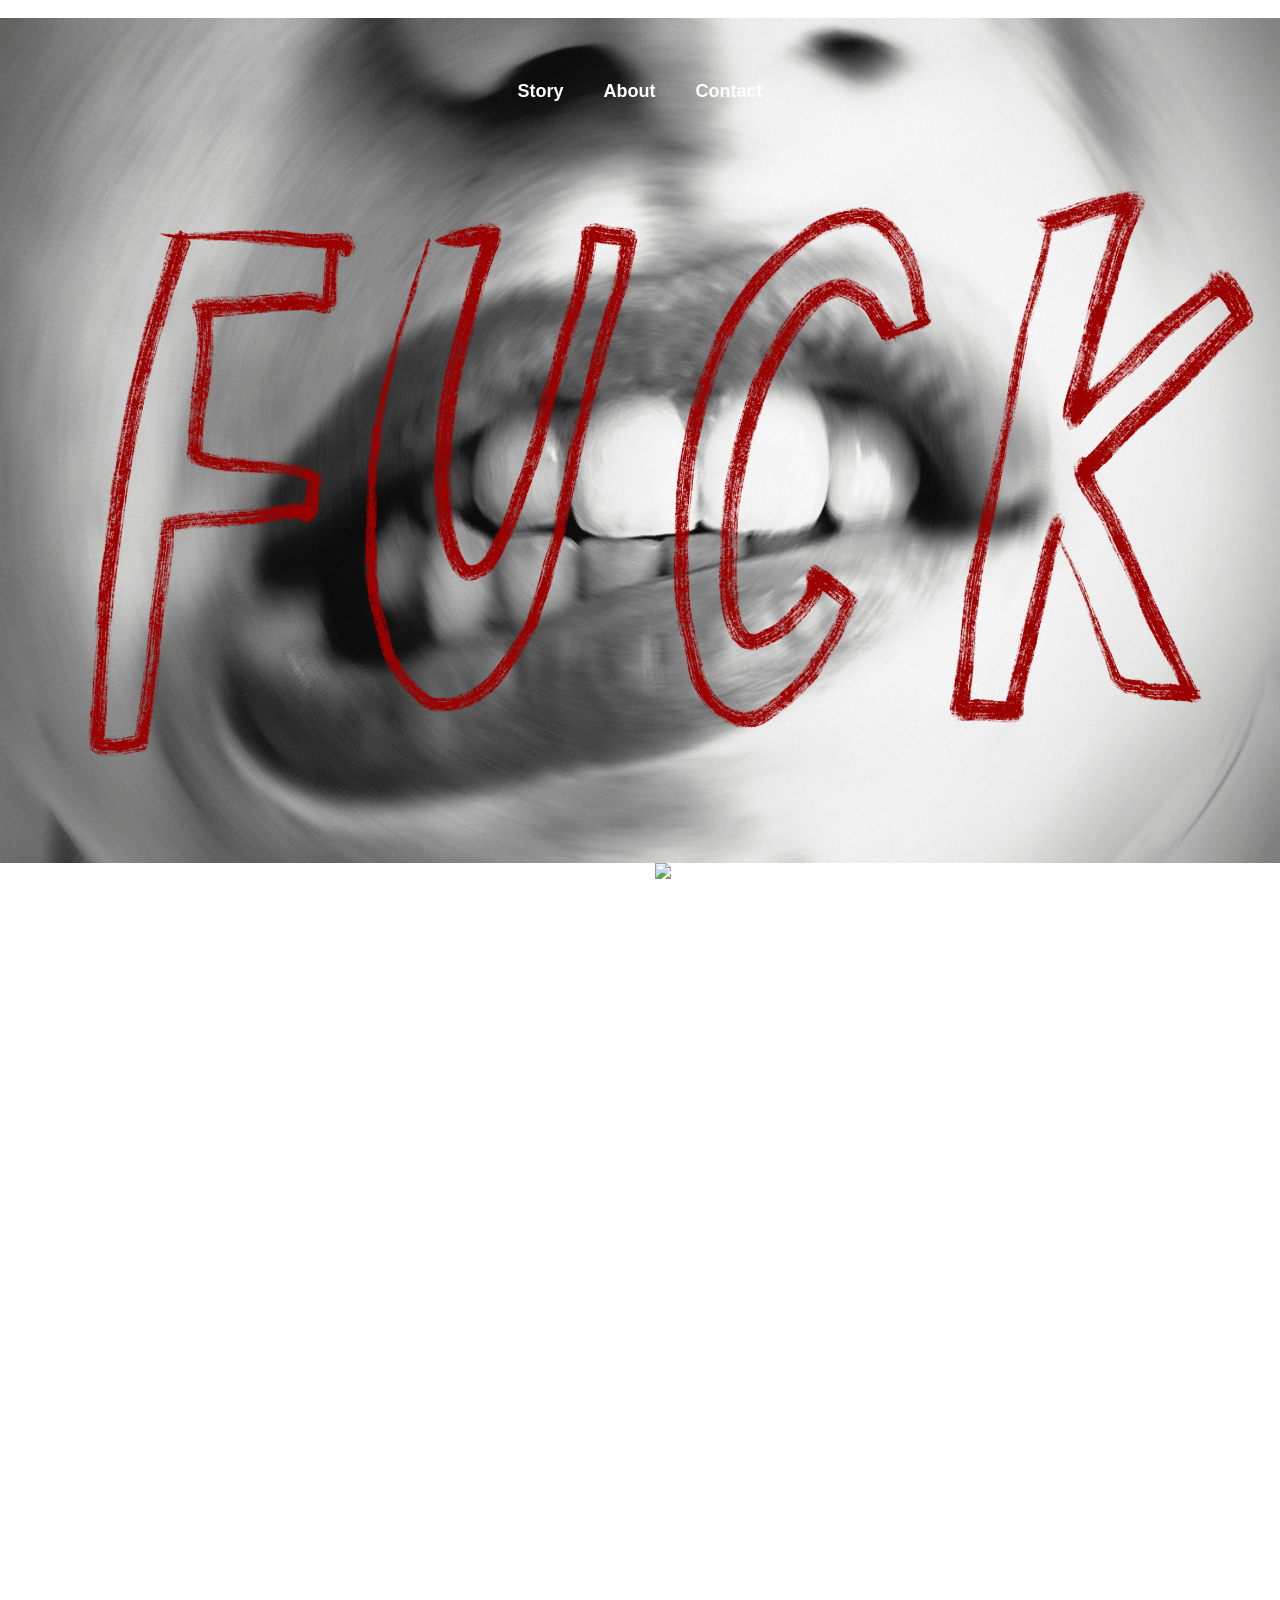
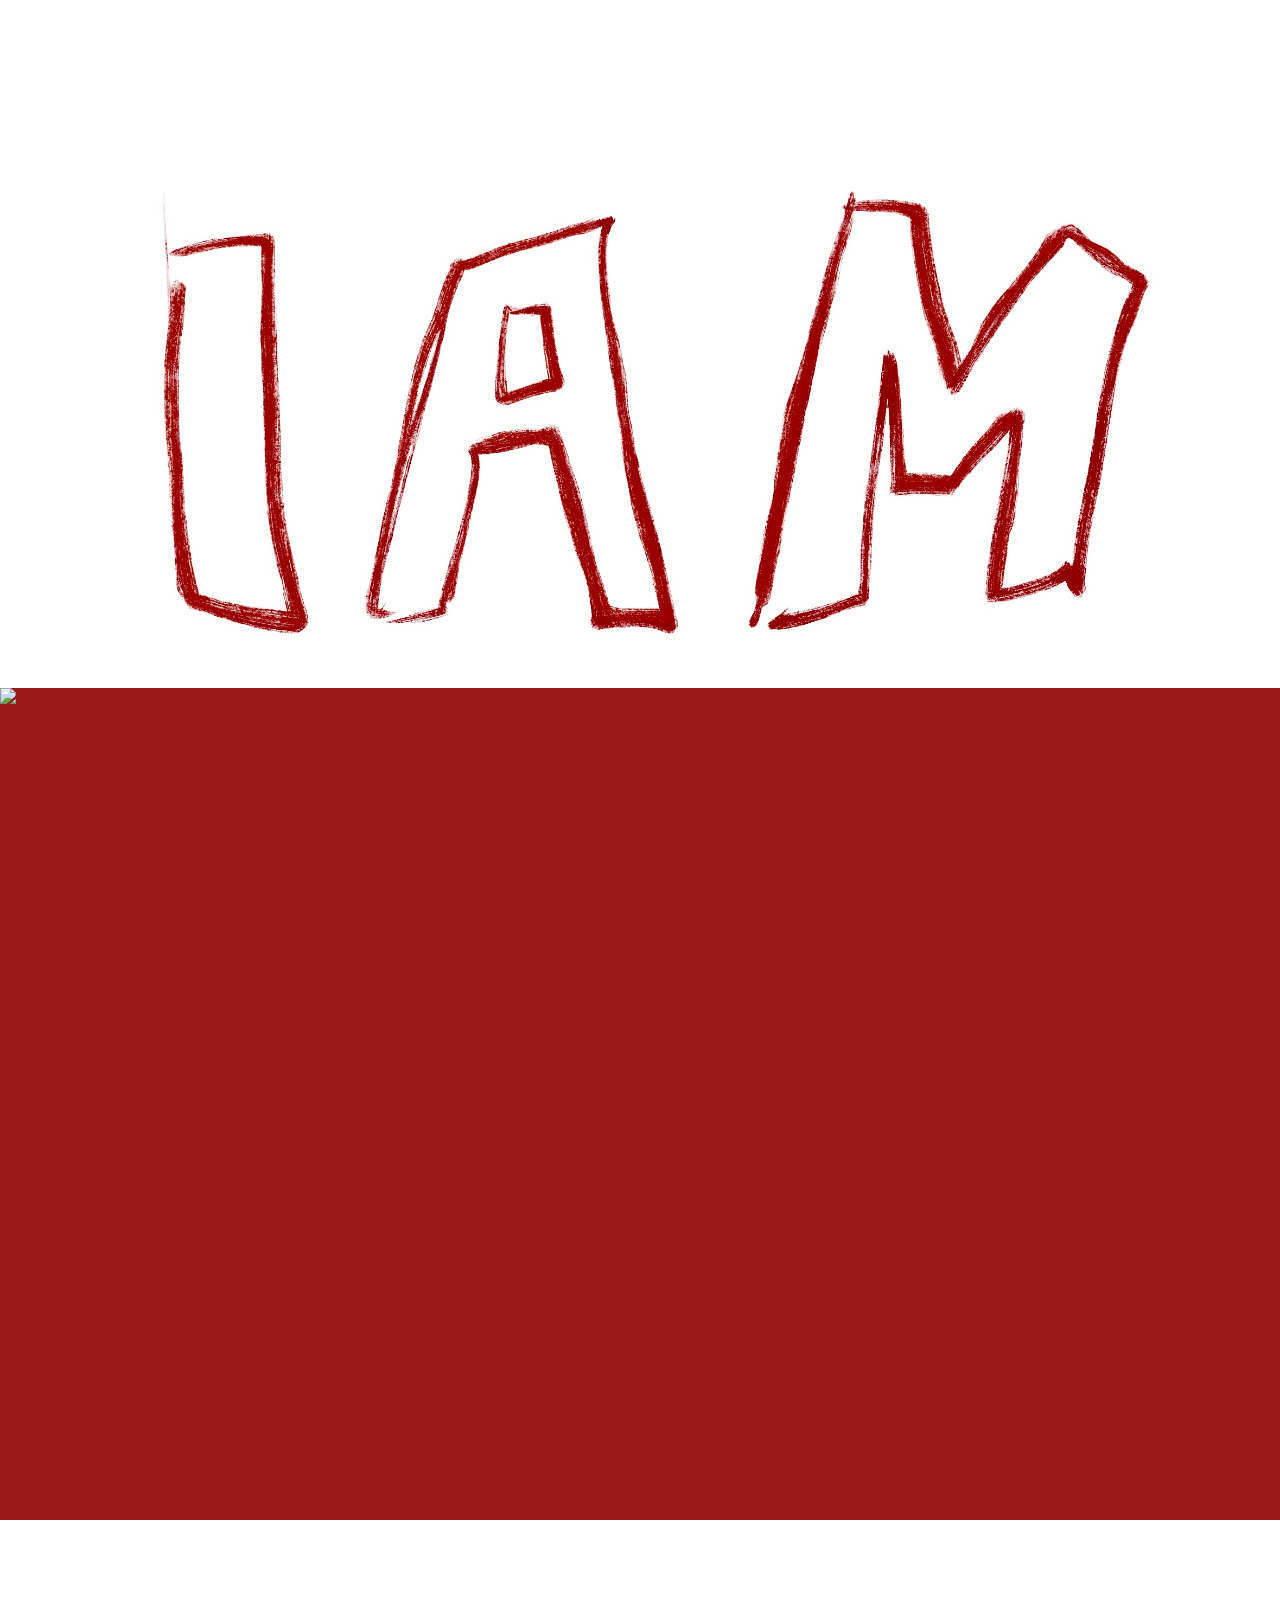
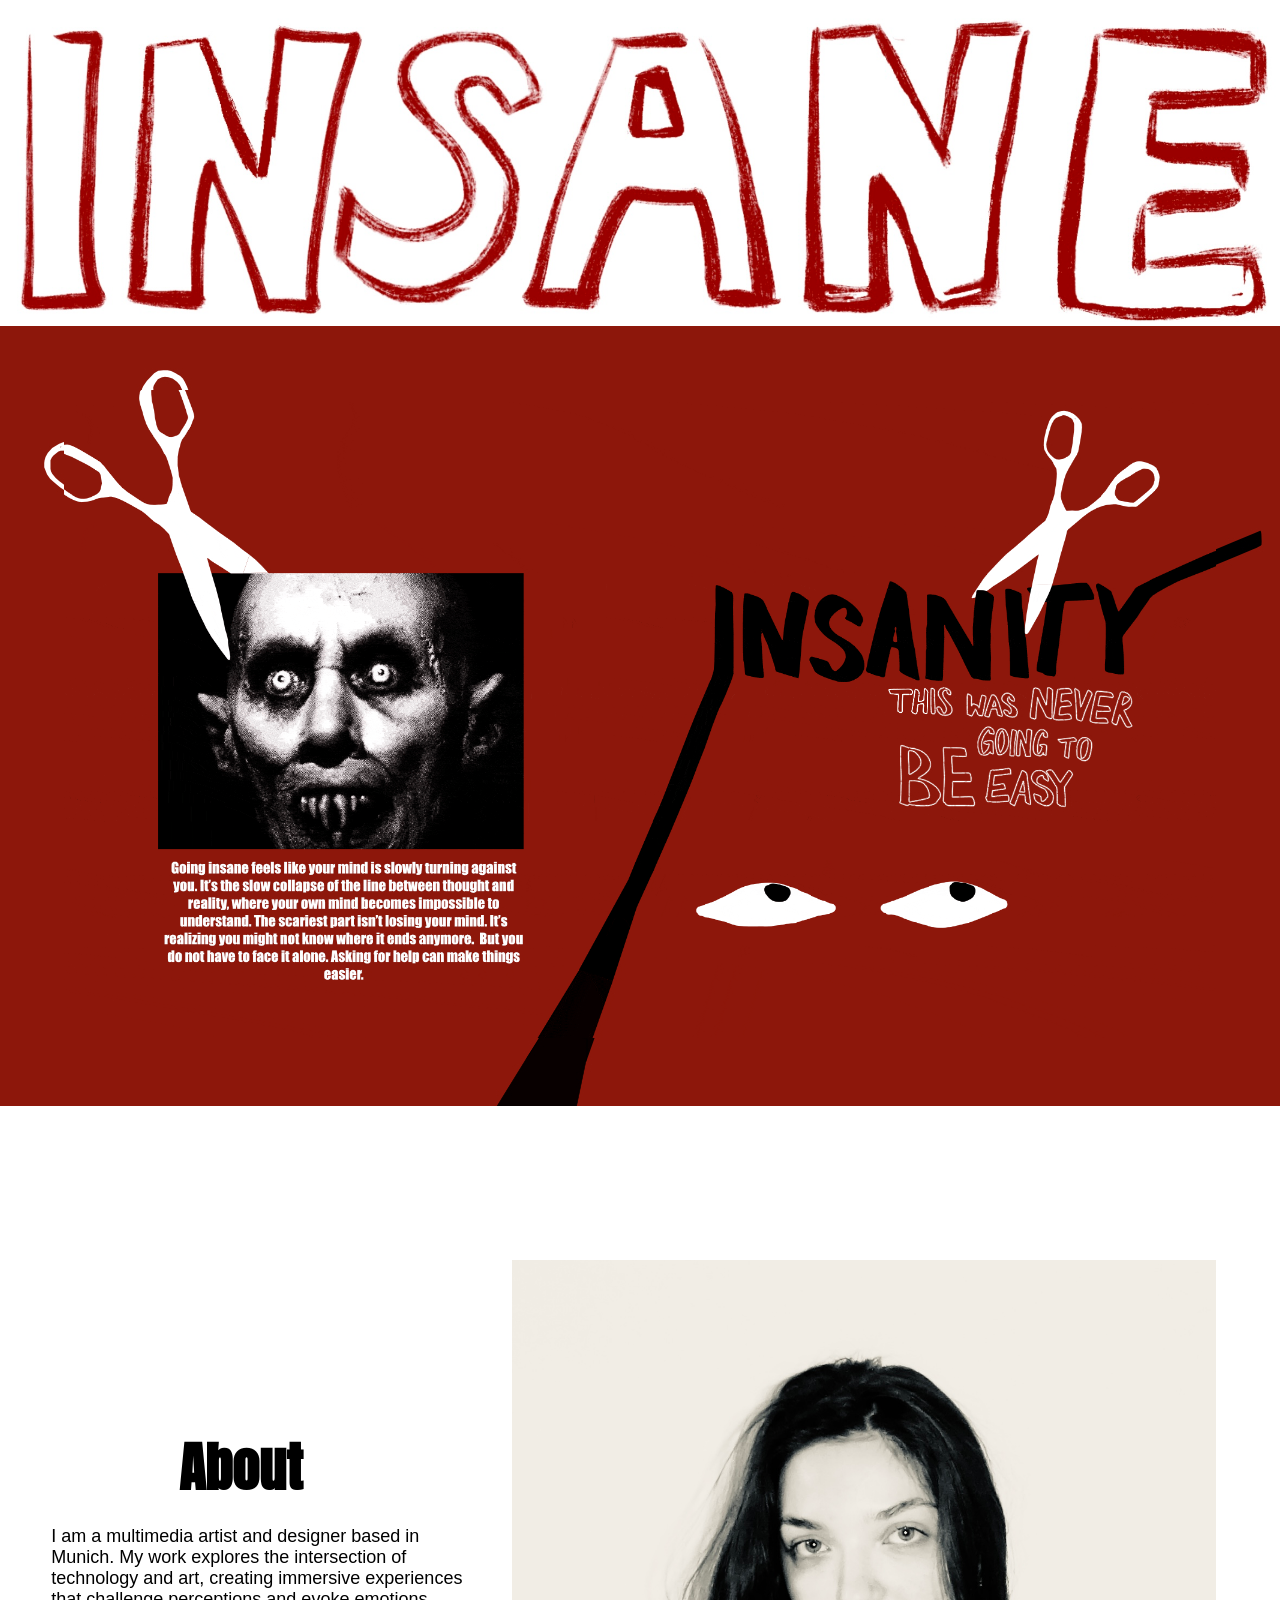
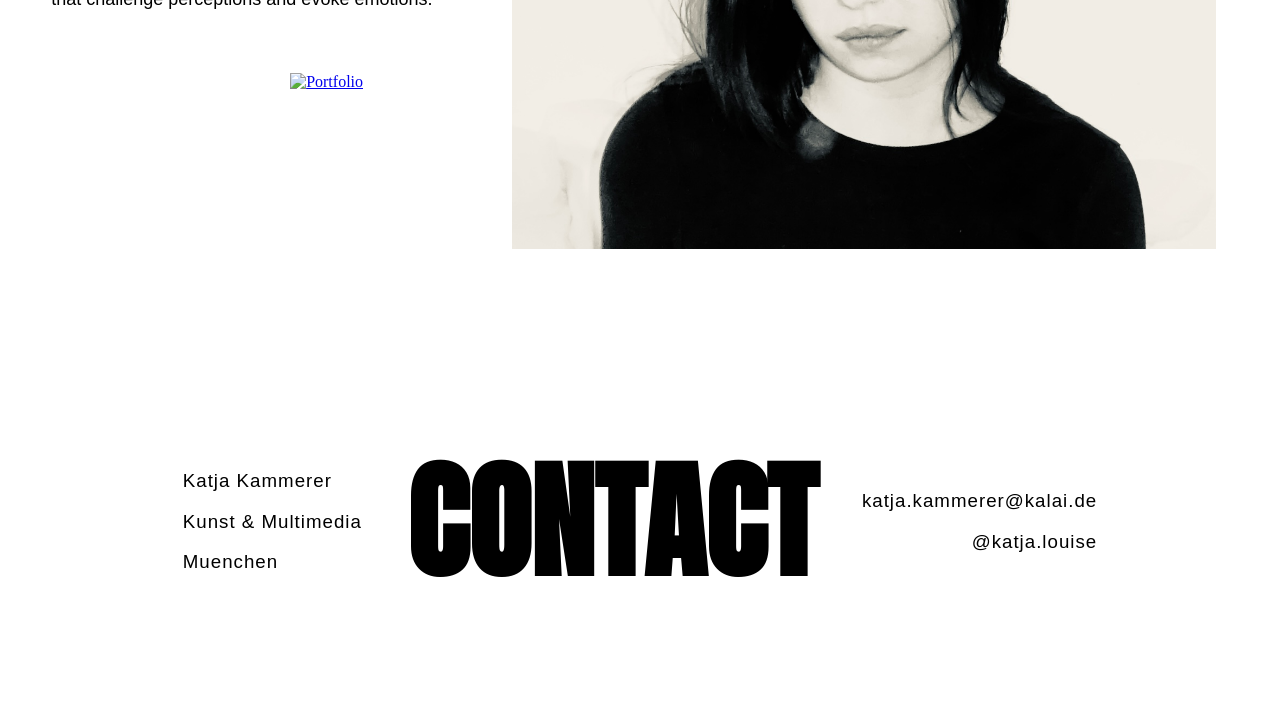
==== commit 4c581203: "1" ====
--- a/index.html
+++ b/index.html
@@ -14,7 +14,7 @@
 
         
     <nav class="navbar">
-        <a href="#home">Home</a>
+        <a href="#insanity">Story</a>
         <a href="#about">About</a>
         <a href="#contact">Contact</a>
     </nav>
@@ -47,7 +47,7 @@
     </div>
 
     <img src="./schrift/insane.jpg" class="iam" id="insane">
-    <div class="insanity-container">
+    <div class="insanity-container" id="insanity">
         <img src="./images/insanity.gif" class="insanity">
     </div>
 
--- a/style.css
+++ b/style.css
@@ -169,5 +169,5 @@
     background-image: url("./images/background_insanity.jpg");
 
     background-position: center;
-    padding:13.5vw;
+    padding:5vw;
 }
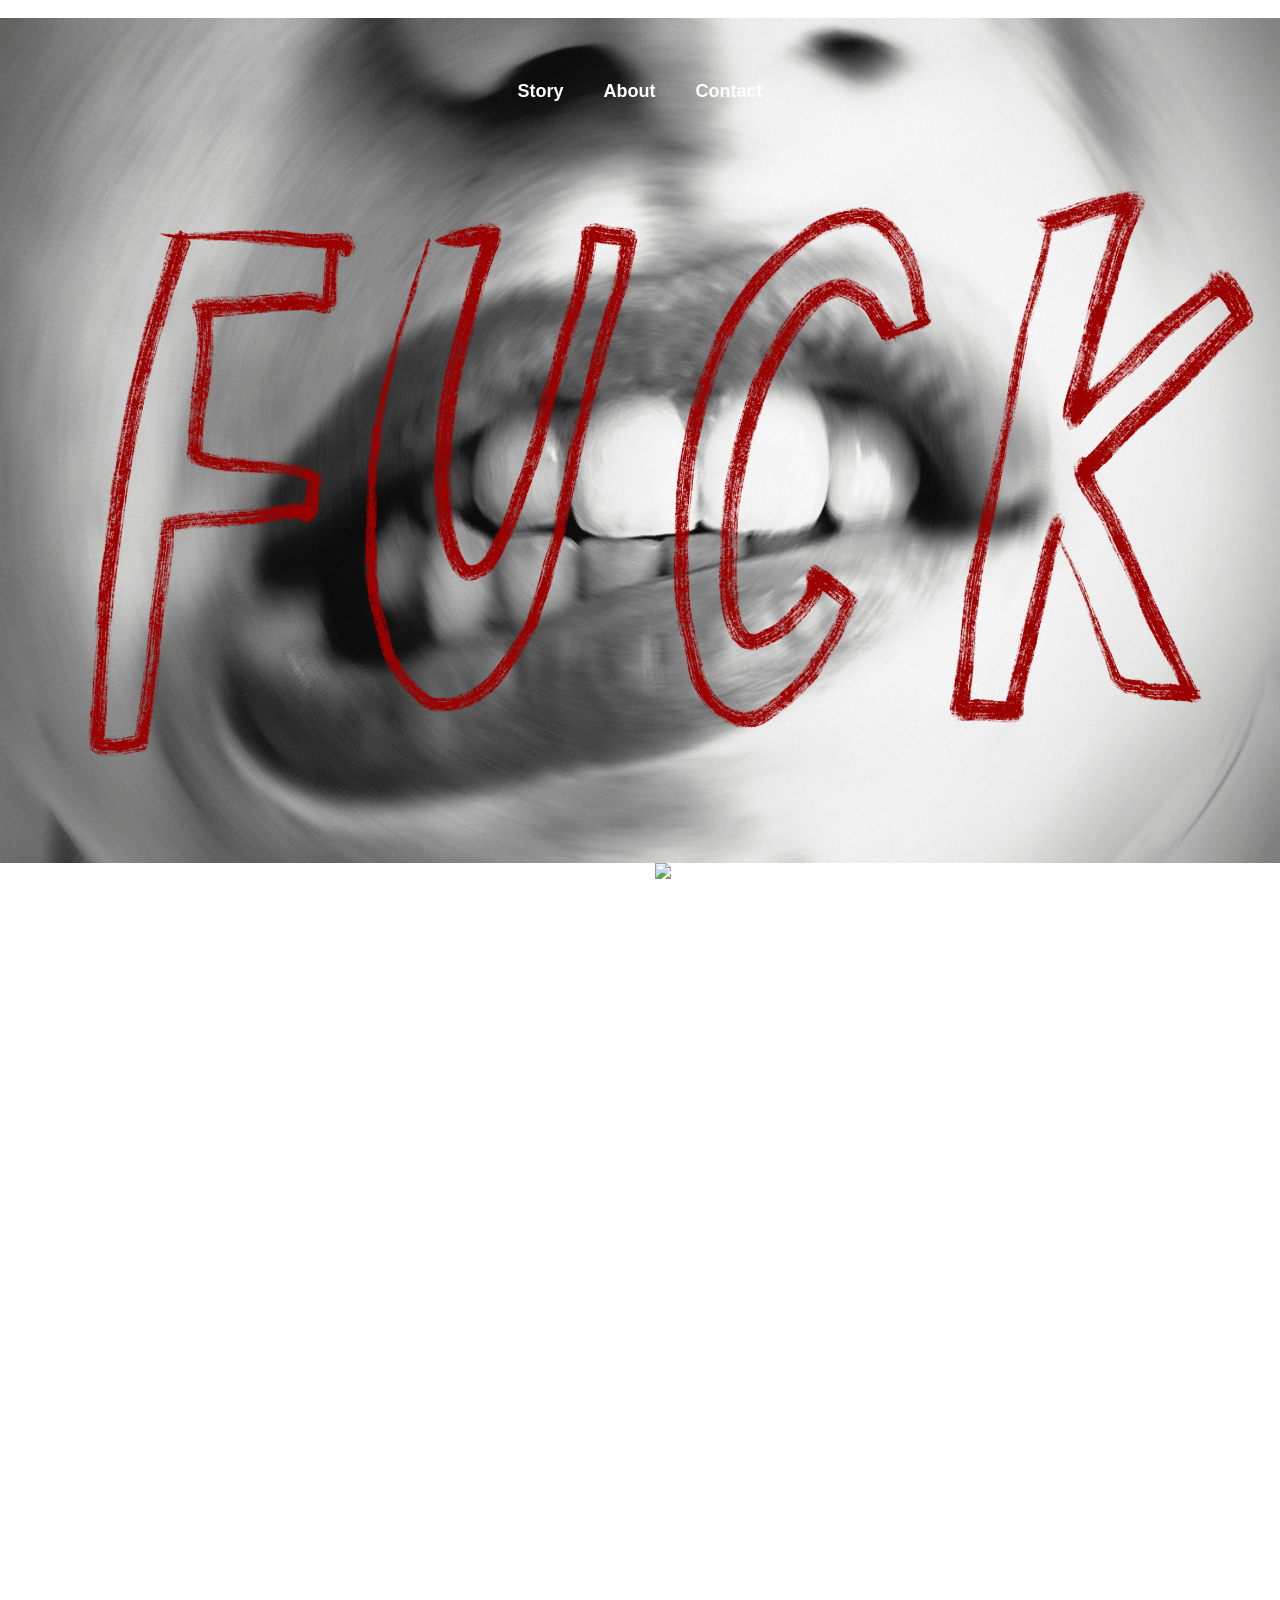
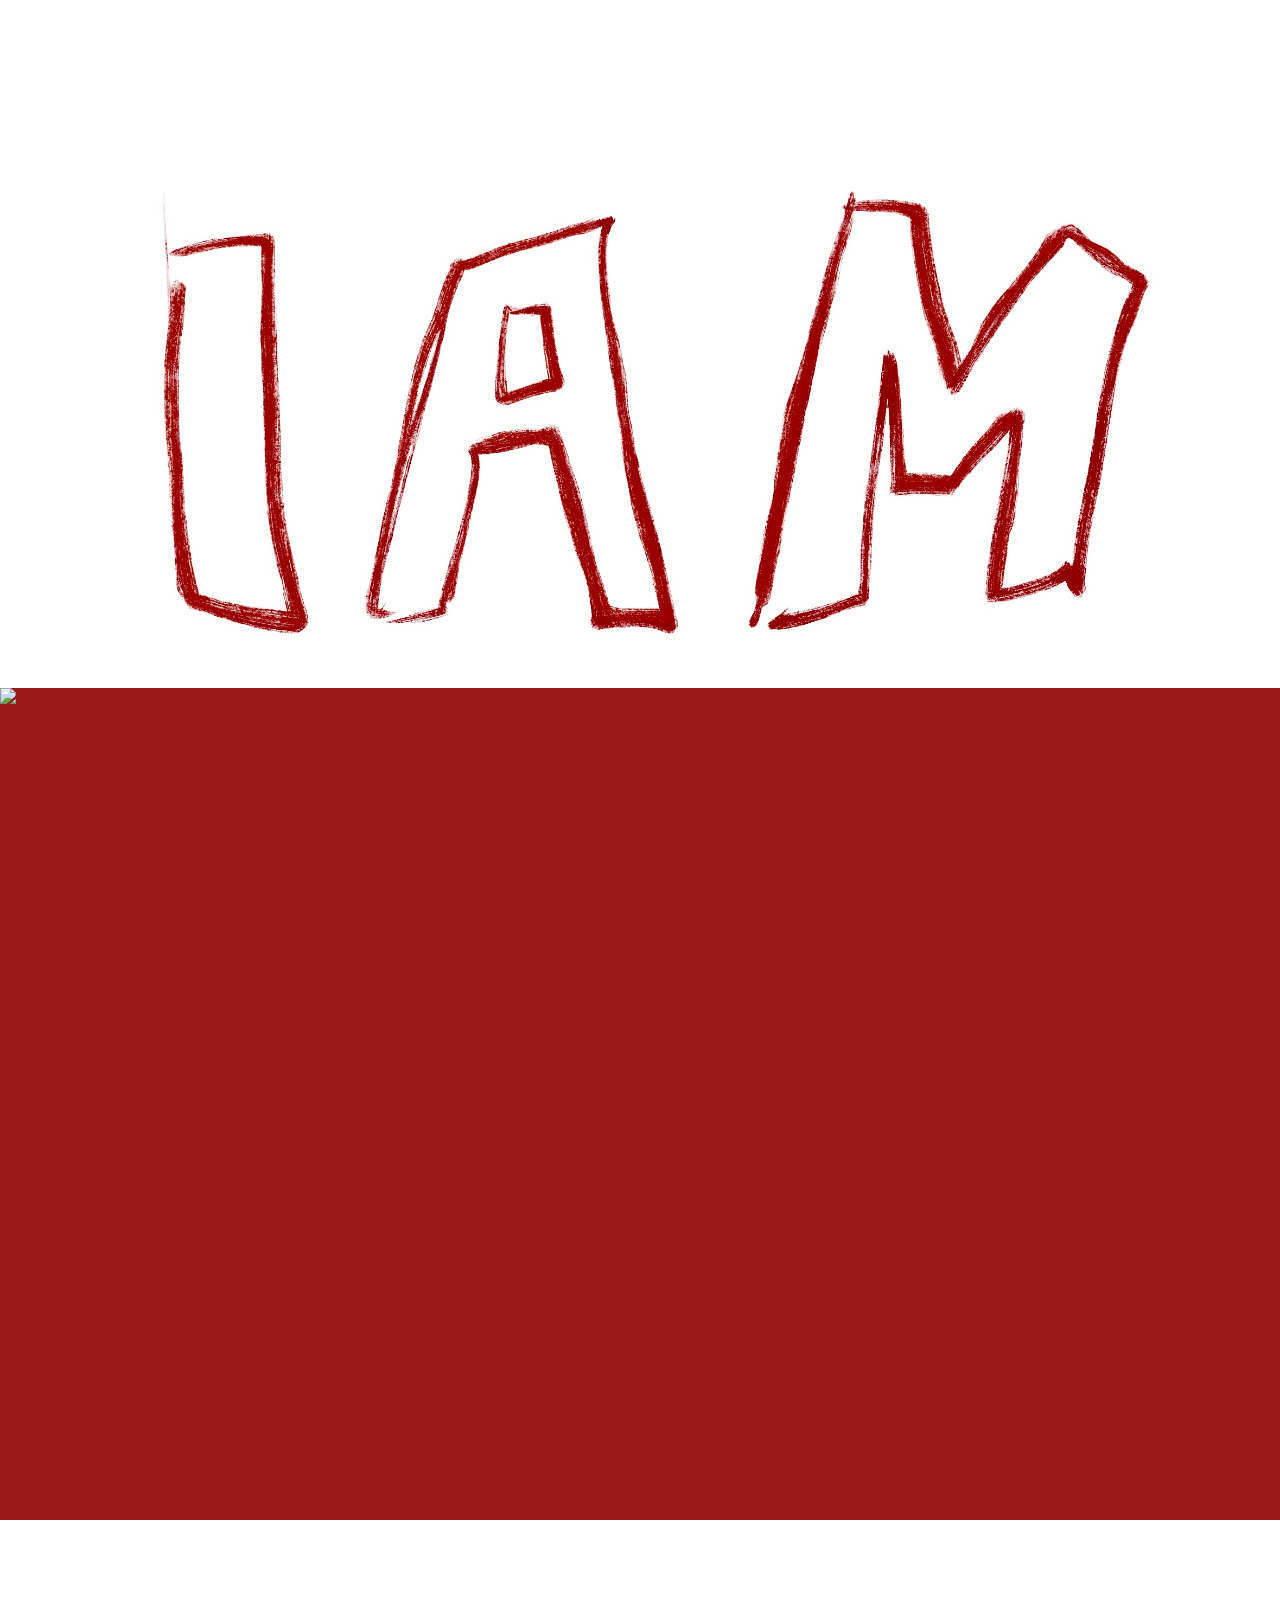
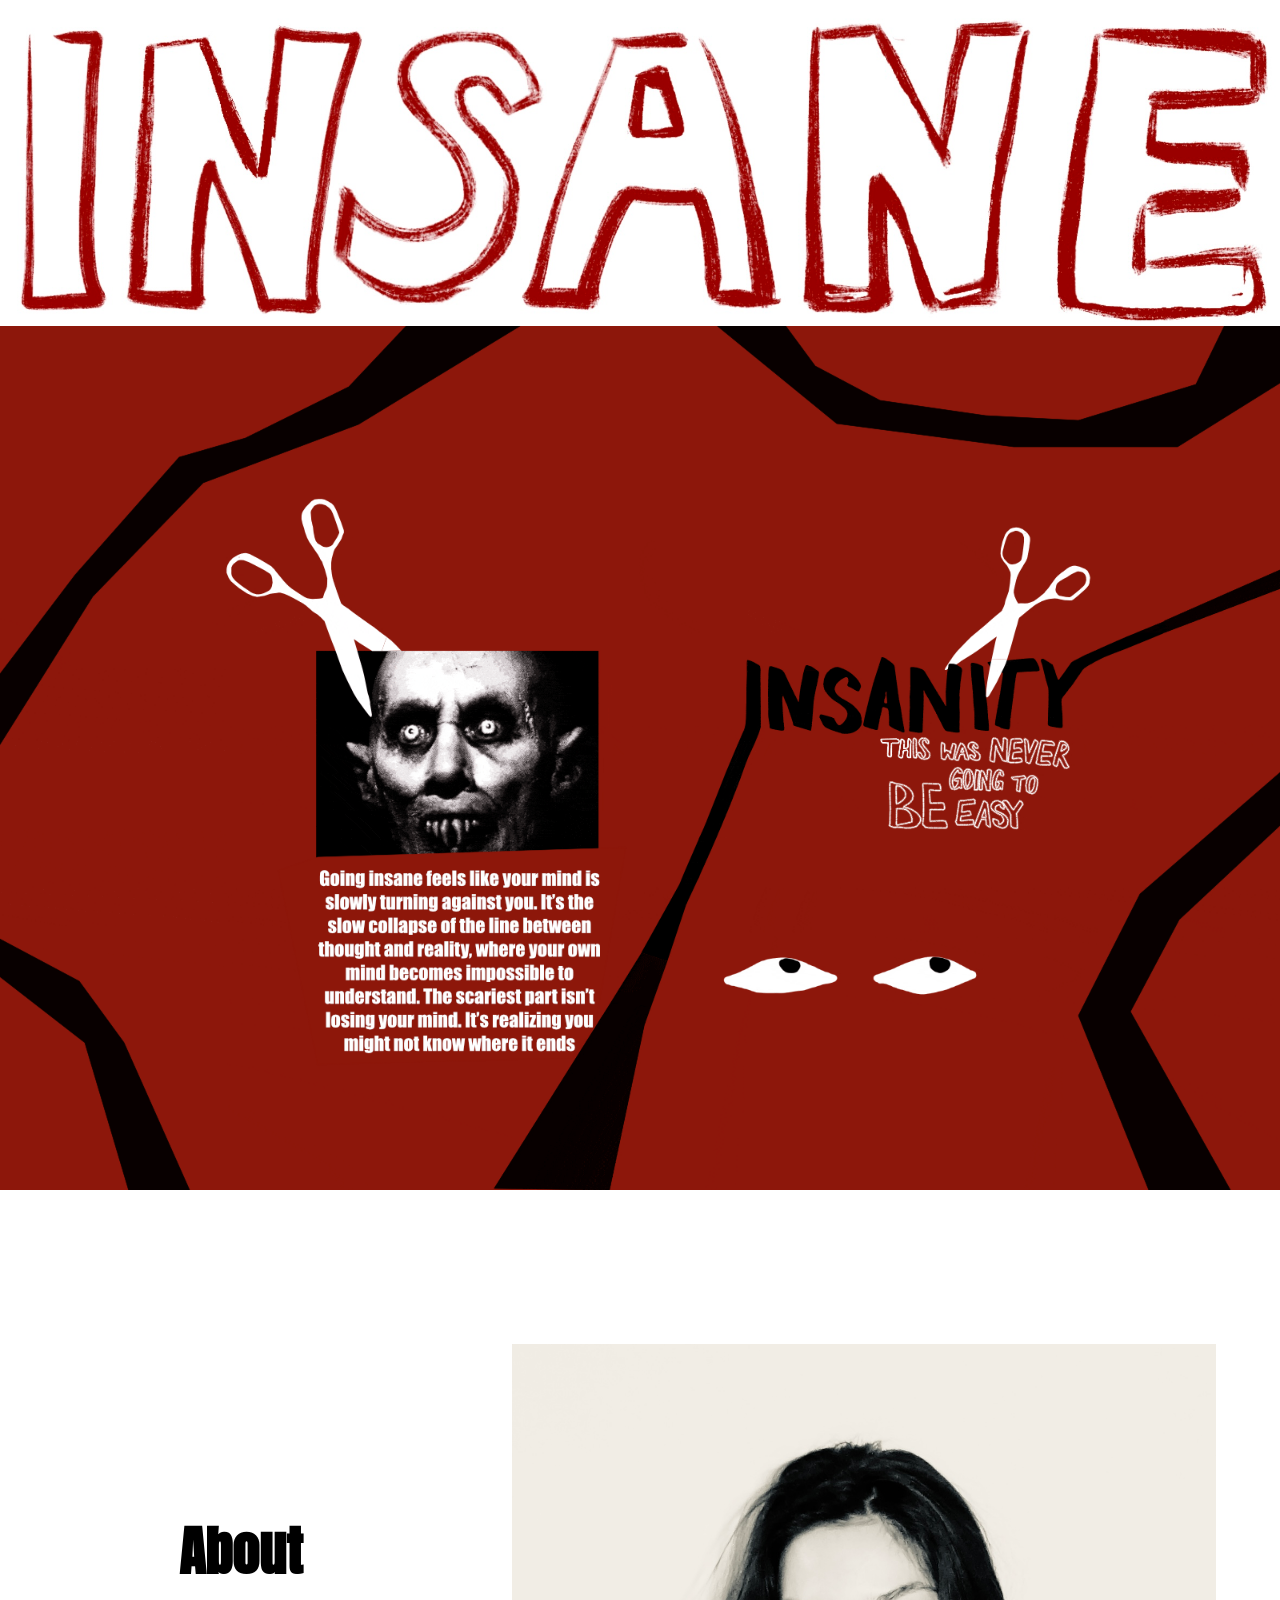
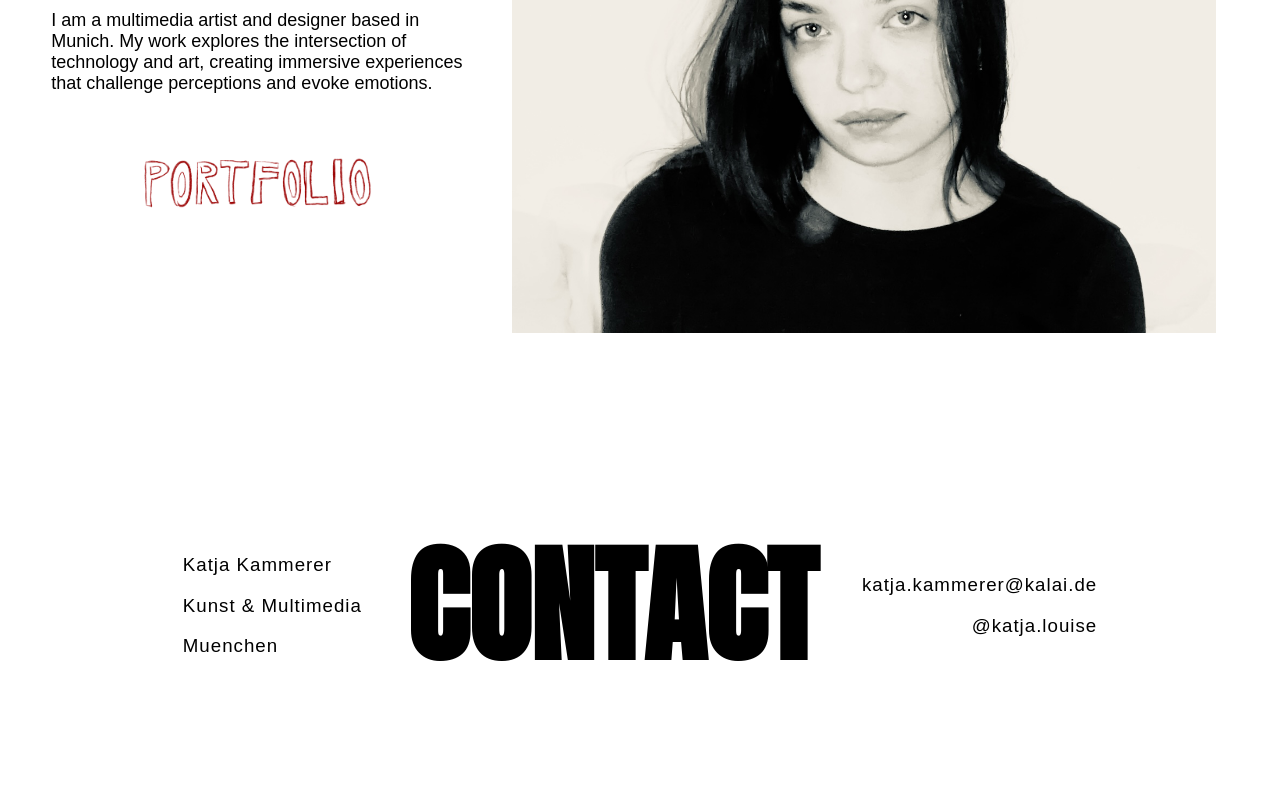
==== commit c232bf67: "1" ====
--- a/index.html
+++ b/index.html
@@ -35,7 +35,7 @@
     <img src="./schrift/iam.jpg" class="iam">
 
     <div class="content2">
-        <img src="./images/psycho.jpg" class="psycho">
+        <img src="./images/psycho.jpg" class="psycho" id="psycho">
 
         <div class="cube-container">
         <model-viewer class="cube" id="cube"
@@ -47,8 +47,10 @@
     </div>
 
     <img src="./schrift/insane.jpg" class="iam" id="insane">
-    <div class="insanity-container" id="insanity">
-        <img src="./images/insanity.gif" class="insanity">
+
+    <div class="image-overlay">
+    <img src="./images/insanity.gif" class="insanity" id="insanity">
+    <img src="./images/lines.png" class="lines">
     </div>
 
     <div class="about-container" id="about">
@@ -73,8 +75,9 @@
             <h3 id="info">@katja.louise</h3>
         </div>
     </div>
+    
 
-
+    <script src="soundscript.js"></script>
     <script src="./script.js"></script>
     <script type="module" src="https://ajax.googleapis.com/ajax/libs/model-viewer/4.3.1/model-viewer.min.js"></script>
 </body>
--- a/style.css
+++ b/style.css
@@ -116,6 +116,31 @@
     font-family: anton;
     font-size: 10vw;
 }
+.image-overlay {
+    position: relative;
+    width: 120%;
+    z-index: 1;
+}
+
+.insanity,
+.lines {
+    top: 0;
+    left: 0;
+    width: 100%;
+    height: auto;
+    z-index: 1;
+}
+.insanity{
+    display: block;
+    width: 100%;
+    height: auto;
+}
+
+.lines {
+    position: absolute;
+    top: 0;
+    left: 0;
+}
 
 .about h1{
     font-family:anton;
@@ -151,6 +176,7 @@
     display:flex;
     margin-top: 5vw;
     margin-left: 4vw;
+    z-index: 2;
 }
 
 .about-container .about{
@@ -161,13 +187,3 @@
     margin-top: 20vw;
 }
 
-.insanity{
-    width: 100%;
-    height: auto;
-}
-.insanity-container{
-    background-image: url("./images/background_insanity.jpg");
-
-    background-position: center;
-    padding:5vw;
-}
